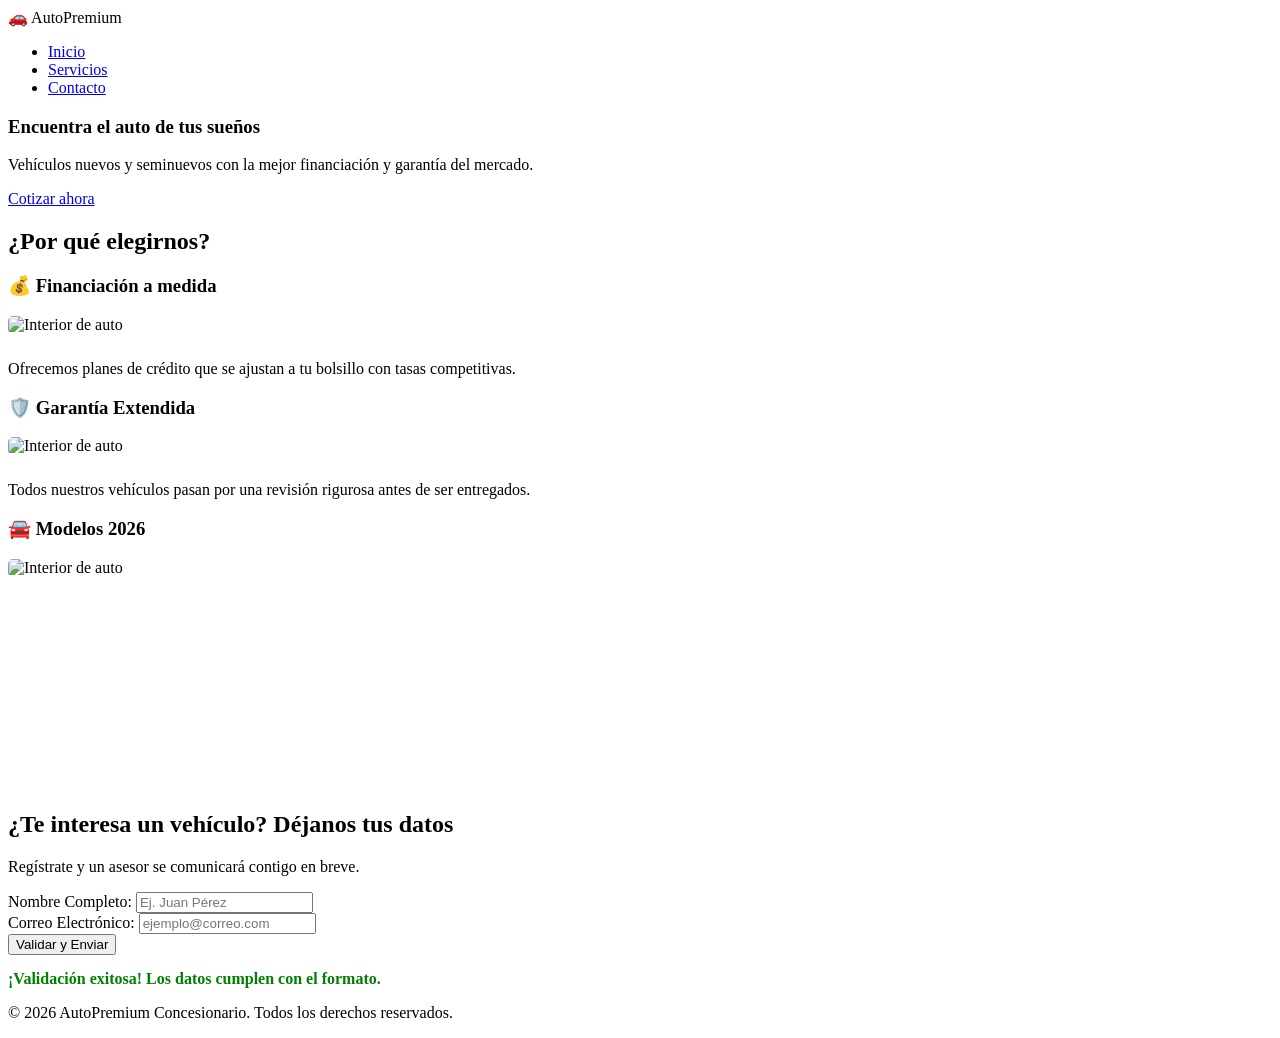
==== index.html @ 37f29a8c "Agrego el codigo de html de la pagina web" ====
<!DOCTYPE html>
<html lang="es">
<head>
    <meta charset="UTF-8">
    <meta name="viewport" content="width=device-width, initial-scale=1.0">
    <title>AutoPremium - Tu Concesionario de Confianza</title>
    <link rel="stylesheet" href="style.css">
</head>
<body>
    <header>
        <div class="logo">🚗 AutoPremium</div>
        <nav>
            <ul>
                <li><a href="index.html">Inicio</a></li>
                <li><a href="servicios.html">Servicios</a></li>
                <li><a href="contacto.html">Contacto</a></li>
            </ul>
        </nav>
    </header>
    <!-- Uso de etiqueta semántica main obligatoria (IE1.1.1) -->
    <main>
        <section id="inicio" class="hero">
            <article class="hero-content">
                <h1>Encuentra el auto de tus sueños</h1>
                <p>Vehículos nuevos y seminuevos con la mejor financiación y garantía del mercado.</p>
                <a href="#contacto" class="btn-primary">Cotizar ahora</a>
            </article>
        </section>

        <section id="servicios" class="servicios">
            <h2>¿Por qué elegirnos?</h2>
            <div class="cards-container">
                <article class="card">
                    <h3>💰 Financiación a medida</h3>
                    <img src="https://wimahomes.com/wp-content/uploads/2025/11/two-confident-business-man-shaking-hands-during-a-2025-10-30-20-59-30-utc-scaled.jpg" alt="Interior de auto" width="100%" style="border-radius: 5px; margin-bottom: 10px;">
                    <p>Ofrecemos planes de crédito que se ajustan a tu bolsillo con tasas competitivas.</p>
                </article>
                <article class="card">
                    <h3>🛡️ Garantía Extendida</h3>
                    <img src="https://electrodrive.com.uy/cdn/shop/files/garantia-extendida-8810626.png?v=1757089991&width=700" alt="Interior de auto" width="100%" style="border-radius: 5px; margin-bottom: 10px;">
                    <p>Todos nuestros vehículos pasan por una revisión rigurosa antes de ser entregados.</p>
                </article>
                <!-- Imagen y video exigidos por la rúbrica (IE1.1.1) -->
                <article class="card">
                    <h3>🚘 Modelos 2026</h3>
                    <img src="https://bringatrailer.com/wp-content/uploads/2026/05/36A9017-94832-scaled.jpg" alt="Interior de auto" width="100%" style="border-radius: 5px; margin-bottom: 10px;">
                    <iframe width="100%" height="200" src="https://www.youtube.com/embed/i1Y5e7tlARg" title="Video de muestra" frameborder="0" allowfullscreen></iframe>
                </article>
            </div>
        </section>

        <section id="contacto" class="contacto">
            <div class="contacto-container">
                <h2>¿Te interesa un vehículo? Déjanos tus datos</h2>
                <p>Regístrate y un asesor se comunicará contigo en breve.</p>
                
                <!-- Formulario con validaciones (IE1.2.1) -->
                <form id="formulario-cliente" novalidate>
                    <div class="form-group">
                        <label for="nombre">Nombre Completo:</label>
                        <input type="text" id="nombre" name="nombre" placeholder="Ej. Juan Pérez" autocomplete="name">
                        <span class="error-msg oculto" id="error-nombre"></span>
                    </div>

                    <div class="form-group">
                        <label for="email">Correo Electrónico:</label>
                        <input type="email" id="email" name="email" placeholder="ejemplo@correo.com" autocomplete="email">
                        <span class="error-msg oculto" id="error-email"></span>
                    </div>
                    
                    <button type="submit" class="btn-primary">Validar y Enviar</button>
                </form>
                
                <p id="mensaje-exito" class="oculto" style="color: green; font-weight: bold; margin-top: 15px;">
                    ¡Validación exitosa! Los datos cumplen con el formato.
                </p>
            </div>
        </section>
    </main>

    <footer>
        <p>&copy; 2026 AutoPremium Concesionario. Todos los derechos reservados.</p>
    </footer>

    <!-- Conexión al JS externo -->
    <script src="app.js"></script>
</body>
</html>
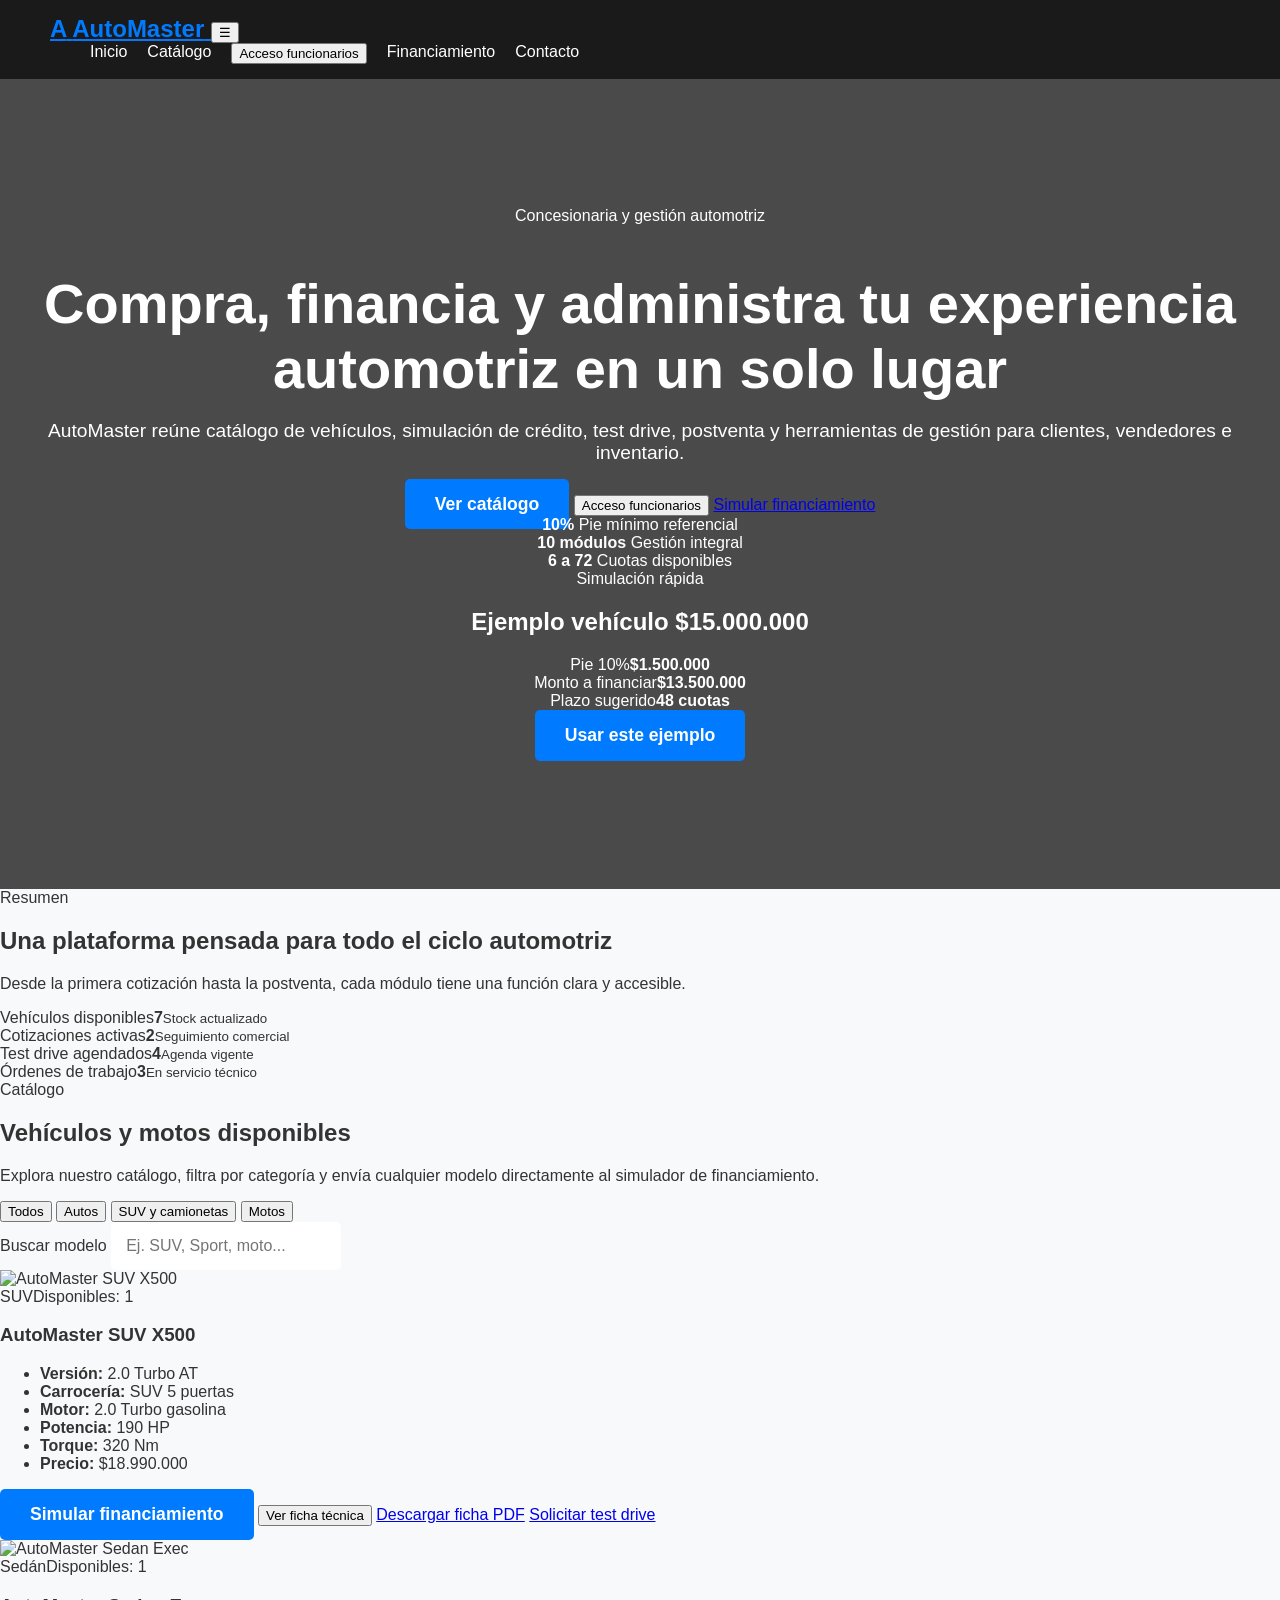
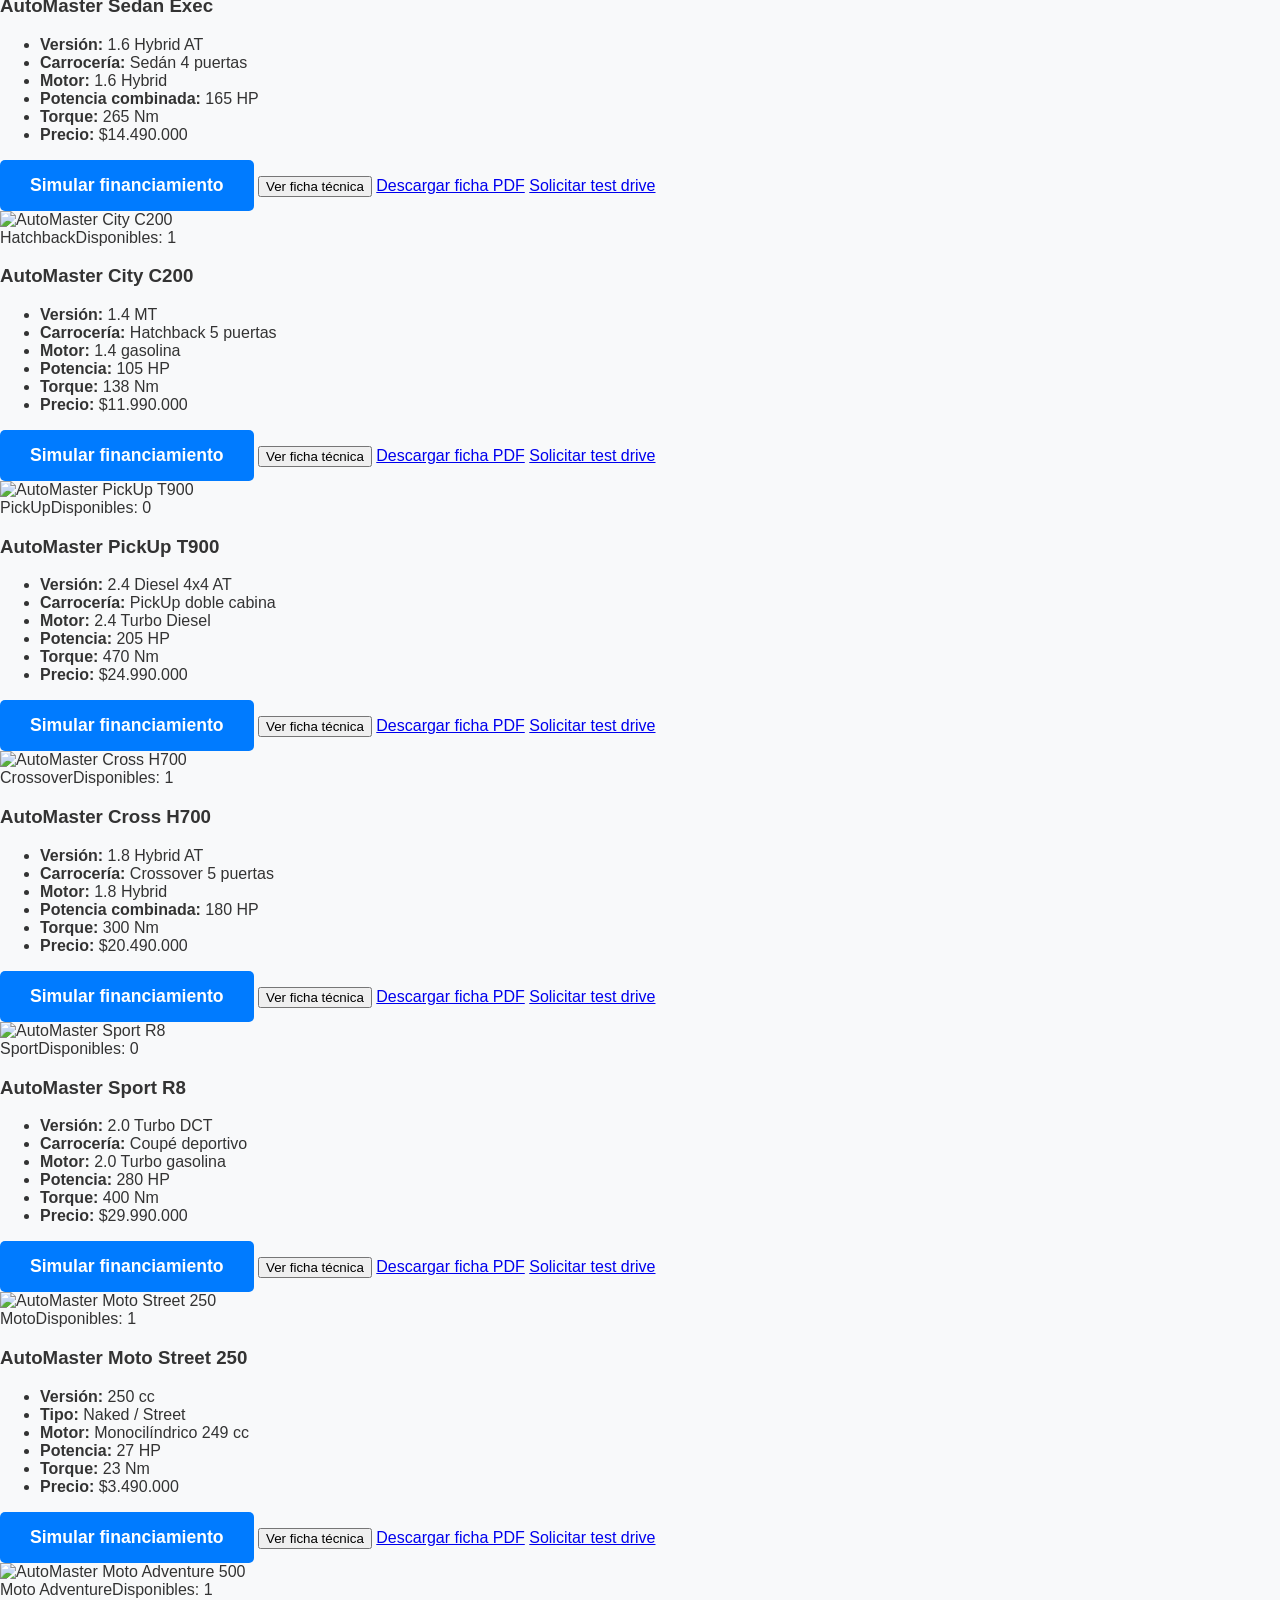
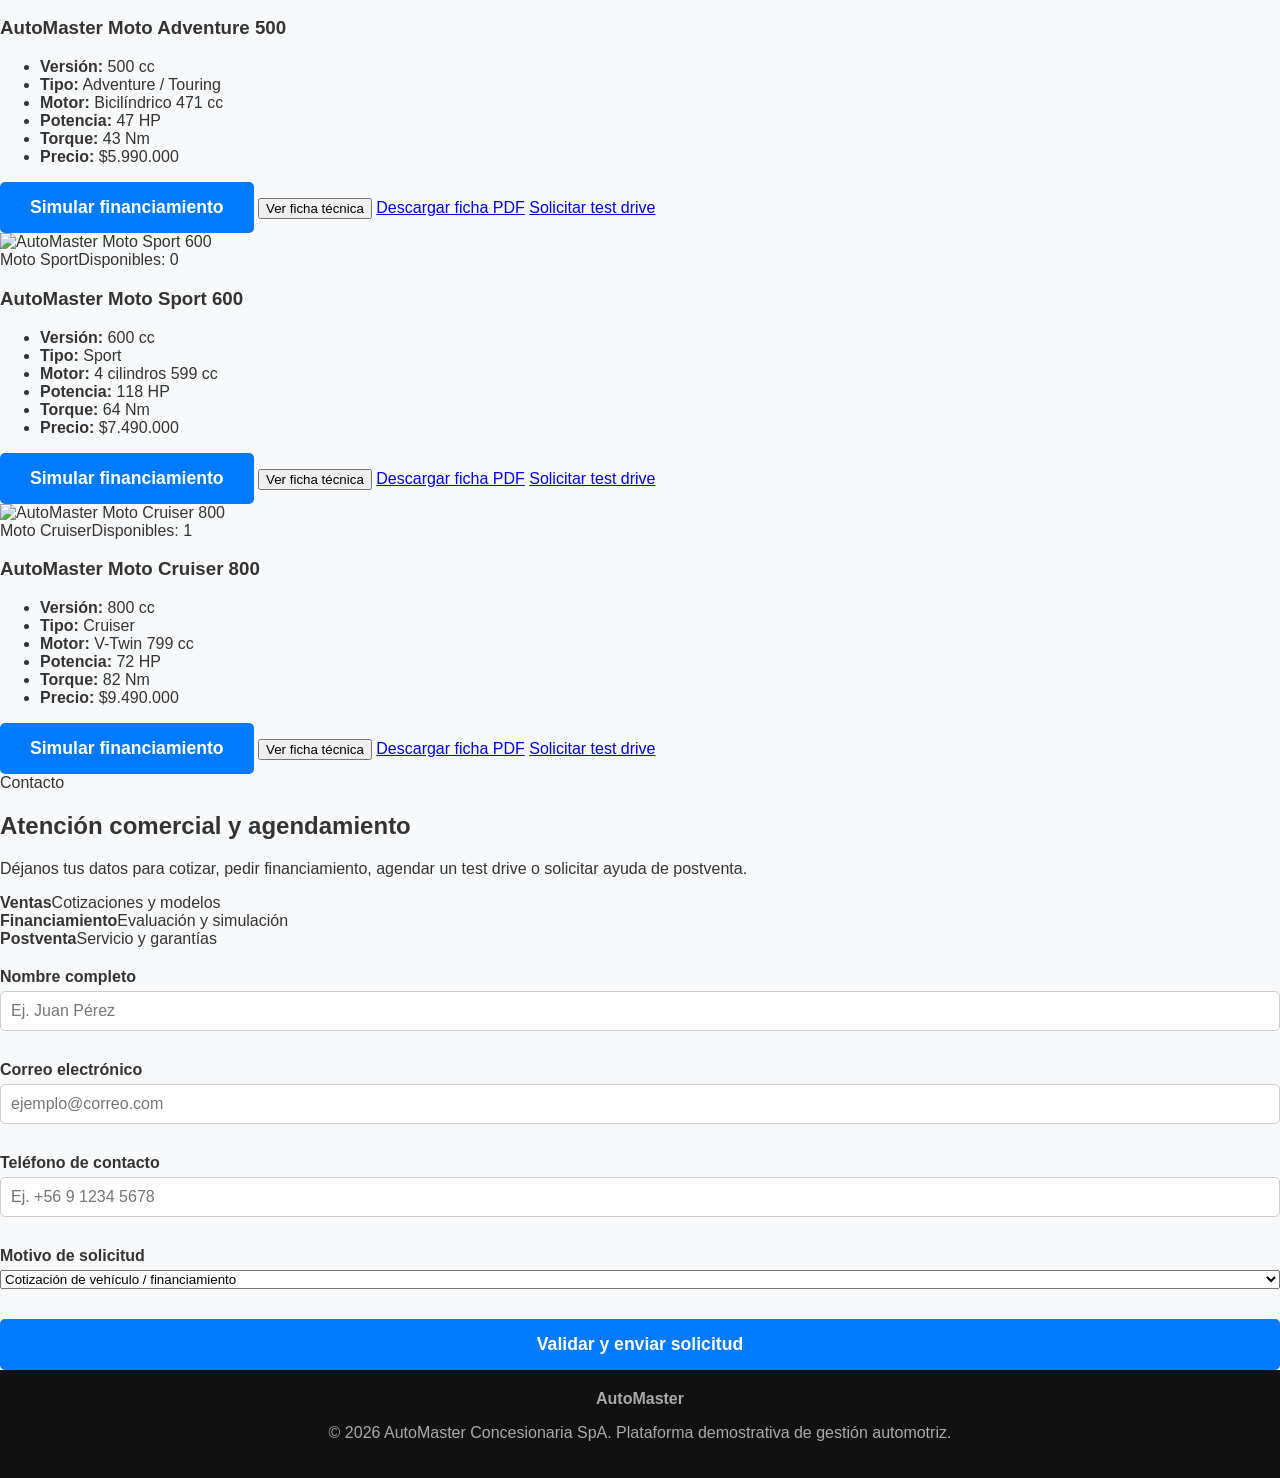
==== commit 0a55c9df: "amplía estructura y módulos de AutoMaster Se modificó la estructura HTML original para transformar e" ====
--- a/index.html
+++ b/index.html
@@ -3,86 +3,512 @@
 <head>
     <meta charset="UTF-8">
     <meta name="viewport" content="width=device-width, initial-scale=1.0">
-    <title>AutoPremium - Tu Concesionario de Confianza</title>
+    <title>AutoMaster | Concesionaria y Gestión Automotriz</title>
+    <link rel="preconnect" href="https://fonts.googleapis.com">
+    <link rel="preconnect" href="https://fonts.gstatic.com" crossorigin>
+    <link href="https://fonts.googleapis.com/css2?family=Inter:wght@400;500;600;700;800&display=swap" rel="stylesheet">
     <link rel="stylesheet" href="style.css">
 </head>
 <body>
-    <header>
-        <div class="logo">🚗 AutoPremium</div>
-        <nav>
-            <ul>
-                <li><a href="index.html">Inicio</a></li>
-                <li><a href="servicios.html">Servicios</a></li>
-                <li><a href="contacto.html">Contacto</a></li>
-            </ul>
-        </nav>
+    <header class="site-header">
+        <div class="container header-inner">
+            <a href="#inicio" class="logo" aria-label="AutoMaster inicio">
+                <span class="logo-mark">A</span>
+                <span>AutoMaster</span>
+            </a>
+
+            <button class="menu-toggle" id="menu-toggle" type="button" aria-label="Abrir menú" aria-expanded="false">☰</button>
+
+            <nav aria-label="Navegación principal" class="main-nav" id="main-nav">
+                <ul>
+                    <li><a href="#inicio">Inicio</a></li>
+                    <li><a href="#catalogo">Catálogo</a></li>
+                    <li id="nav-gestion" class="oculto"><a href="#gestion">Gestión interna</a></li>
+                    <li><button type="button" class="nav-login-btn" id="btn-login-funcionario">Acceso funcionarios</button></li>
+                    <li id="nav-usuario" class="nav-user oculto"><span id="usuario-funcionario"></span><button type="button" id="btn-logout-funcionario">Cerrar sesión</button></li>
+                    <li><a href="#financiamiento" class="js-abrir-financiamiento">Financiamiento</a></li>
+                    <li><a href="#contacto">Contacto</a></li>
+                </ul>
+            </nav>
+        </div>
     </header>
-    <!-- Uso de etiqueta semántica main obligatoria (IE1.1.1) -->
+
     <main>
         <section id="inicio" class="hero">
-            <article class="hero-content">
-                <h1>Encuentra el auto de tus sueños</h1>
-                <p>Vehículos nuevos y seminuevos con la mejor financiación y garantía del mercado.</p>
-                <a href="#contacto" class="btn-primary">Cotizar ahora</a>
-            </article>
+            <div class="hero-overlay"></div>
+            <div class="container hero-grid">
+                <div class="hero-copy">
+                    <span class="eyebrow">Concesionaria y gestión automotriz</span>
+                    <h1>Compra, financia y administra tu experiencia automotriz en un solo lugar</h1>
+                    <p>
+                        AutoMaster reúne catálogo de vehículos, simulación de crédito, test drive, postventa y herramientas de gestión para clientes, vendedores e inventario.
+                    </p>
+                    <div class="hero-actions">
+                        <a href="#catalogo" class="btn btn-primary">Ver catálogo</a>
+                        <button type="button" class="btn btn-secondary" id="hero-login-funcionario">Acceso funcionarios</button>
+                        <a href="#financiamiento" class="btn btn-ghost js-abrir-financiamiento">Simular financiamiento</a>
+                    </div>
+
+                    <div class="hero-highlights">
+                        <div class="mini-card">
+                            <strong>10%</strong>
+                            <span>Pie mínimo referencial</span>
+                        </div>
+                        <div class="mini-card">
+                            <strong>10 módulos</strong>
+                            <span>Gestión integral</span>
+                        </div>
+                        <div class="mini-card">
+                            <strong>6 a 72</strong>
+                            <span>Cuotas disponibles</span>
+                        </div>
+                    </div>
+                </div>
+
+                <div class="hero-panel">
+                    <div class="hero-panel-card">
+                        <span class="status-pill">Simulación rápida</span>
+                        <h2>Ejemplo vehículo $15.000.000</h2>
+                        <div class="quick-summary">
+                            <div><span>Pie 10%</span><strong>$1.500.000</strong></div>
+                            <div><span>Monto a financiar</span><strong>$13.500.000</strong></div>
+                            <div><span>Plazo sugerido</span><strong>48 cuotas</strong></div>
+                        </div>
+                        <button type="button" class="btn btn-primary btn-full js-ejemplo" data-valor="15000000" data-cuotas="48">Usar este ejemplo</button>
+                    </div>
+                </div>
+            </div>
         </section>
 
-        <section id="servicios" class="servicios">
-            <h2>¿Por qué elegirnos?</h2>
-            <div class="cards-container">
-                <article class="card">
-                    <h3>💰 Financiación a medida</h3>
-                    <img src="https://wimahomes.com/wp-content/uploads/2025/11/two-confident-business-man-shaking-hands-during-a-2025-10-30-20-59-30-utc-scaled.jpg" alt="Interior de auto" width="100%" style="border-radius: 5px; margin-bottom: 10px;">
-                    <p>Ofrecemos planes de crédito que se ajustan a tu bolsillo con tasas competitivas.</p>
-                </article>
-                <article class="card">
-                    <h3>🛡️ Garantía Extendida</h3>
-                    <img src="https://electrodrive.com.uy/cdn/shop/files/garantia-extendida-8810626.png?v=1757089991&width=700" alt="Interior de auto" width="100%" style="border-radius: 5px; margin-bottom: 10px;">
-                    <p>Todos nuestros vehículos pasan por una revisión rigurosa antes de ser entregados.</p>
-                </article>
-                <!-- Imagen y video exigidos por la rúbrica (IE1.1.1) -->
-                <article class="card">
-                    <h3>🚘 Modelos 2026</h3>
-                    <img src="https://bringatrailer.com/wp-content/uploads/2026/05/36A9017-94832-scaled.jpg" alt="Interior de auto" width="100%" style="border-radius: 5px; margin-bottom: 10px;">
-                    <iframe width="100%" height="200" src="https://www.youtube.com/embed/i1Y5e7tlARg" title="Video de muestra" frameborder="0" allowfullscreen></iframe>
-                </article>
+        <section class="section section-alt" aria-labelledby="resumen-title">
+            <div class="container">
+                <div class="section-heading">
+                    <span class="eyebrow">Resumen</span>
+                    <h2 id="resumen-title">Una plataforma pensada para todo el ciclo automotriz</h2>
+                    <p>Desde la primera cotización hasta la postventa, cada módulo tiene una función clara y accesible.</p>
+                </div>
+
+                <div class="stats-grid">
+                    <article class="stat-card"><span>Vehículos disponibles</span><strong id="stat-disponibles">0</strong><small>Stock actualizado</small></article>
+                    <article class="stat-card"><span>Cotizaciones activas</span><strong id="stat-cotizaciones">0</strong><small>Seguimiento comercial</small></article>
+                    <article class="stat-card"><span>Test drive agendados</span><strong id="stat-testdrive">0</strong><small>Agenda vigente</small></article>
+                    <article class="stat-card"><span>Órdenes de trabajo</span><strong id="stat-ot">0</strong><small>En servicio técnico</small></article>
+                </div>
             </div>
         </section>
 
-        <section id="contacto" class="contacto">
-            <div class="contacto-container">
-                <h2>¿Te interesa un vehículo? Déjanos tus datos</h2>
-                <p>Regístrate y un asesor se comunicará contigo en breve.</p>
-                
-                <!-- Formulario con validaciones (IE1.2.1) -->
-                <form id="formulario-cliente" novalidate>
-                    <div class="form-group">
-                        <label for="nombre">Nombre Completo:</label>
-                        <input type="text" id="nombre" name="nombre" placeholder="Ej. Juan Pérez" autocomplete="name">
-                        <span class="error-msg oculto" id="error-nombre"></span>
-                    </div>
-
-                    <div class="form-group">
-                        <label for="email">Correo Electrónico:</label>
-                        <input type="email" id="email" name="email" placeholder="ejemplo@correo.com" autocomplete="email">
-                        <span class="error-msg oculto" id="error-email"></span>
-                    </div>
-                    
-                    <button type="submit" class="btn-primary">Validar y Enviar</button>
-                </form>
-                
-                <p id="mensaje-exito" class="oculto" style="color: green; font-weight: bold; margin-top: 15px;">
-                    ¡Validación exitosa! Los datos cumplen con el formato.
-                </p>
+        <section id="catalogo" class="section">
+            <div class="container">
+                <div class="section-heading">
+                    <span class="eyebrow">Catálogo</span>
+                    <h2>Vehículos y motos disponibles</h2>
+                    <p>Explora nuestro catálogo, filtra por categoría y envía cualquier modelo directamente al simulador de financiamiento.</p>
+                </div>
+
+                <div class="catalog-toolbar" aria-label="Filtros del catálogo">
+                    <div class="catalog-filters" role="group" aria-label="Filtrar por categoría">
+                        <button type="button" class="catalog-filter active" data-filter="todos">Todos</button>
+                        <button type="button" class="catalog-filter" data-filter="auto">Autos</button>
+                        <button type="button" class="catalog-filter" data-filter="suv">SUV y camionetas</button>
+                        <button type="button" class="catalog-filter" data-filter="moto">Motos</button>
+                    </div>
+                    <label class="catalog-search">
+                        <span>Buscar modelo</span>
+                        <input type="search" id="catalog-search" placeholder="Ej. SUV, Sport, moto..." autocomplete="off">
+                    </label>
+                </div>
+
+                <p id="catalog-empty" class="catalog-empty oculto">No encontramos modelos con ese filtro.</p>
+
+                <div class="catalog-grid" id="catalog-grid">
+                    <article class="vehicle-card" data-category="suv" data-name="AutoMaster SUV X500">
+                        <img src="https://images.unsplash.com/photo-1553440569-bcc63803a83d?auto=format&fit=crop&w=900&q=80" alt="SUV AutoMaster X500 gris">
+                        <div class="vehicle-content">
+                            <div class="vehicle-topline"><span class="vehicle-tag">SUV</span><span>Stock: 5</span></div>
+                            <h3>AutoMaster SUV X500</h3>
+                            <ul>
+                                <li><strong>Motor:</strong> 2.0 Turbo</li>
+                                <li><strong>Transmisión:</strong> Automática</li>
+                                <li><strong>Precio:</strong> $18.990.000</li>
+                            </ul>
+                            <div class="vehicle-actions">
+                                <button type="button" class="btn btn-primary js-simular-modelo" data-valor="18990000">Simular este vehículo</button>
+                                <a href="#contacto" class="btn btn-secondary">Solicitar cotización</a>
+                            </div>
+                        </div>
+                    </article>
+
+                    <article class="vehicle-card" data-category="auto" data-name="AutoMaster Sedan Exec">
+                        <img src="https://images.unsplash.com/photo-1503376780353-7e6692767b70?auto=format&fit=crop&w=900&q=80" alt="Sedán AutoMaster Exec">
+                        <div class="vehicle-content">
+                            <div class="vehicle-topline"><span class="vehicle-tag">Sedán</span><span>Stock: 8</span></div>
+                            <h3>AutoMaster Sedan Exec</h3>
+                            <ul>
+                                <li><strong>Motor:</strong> 1.6 Híbrido</li>
+                                <li><strong>Eficiencia:</strong> 22 km/L</li>
+                                <li><strong>Precio:</strong> $14.490.000</li>
+                            </ul>
+                            <div class="vehicle-actions">
+                                <button type="button" class="btn btn-primary js-simular-modelo" data-valor="14490000">Simular este vehículo</button>
+                                <a href="#contacto" class="btn btn-secondary">Solicitar cotización</a>
+                            </div>
+                        </div>
+                    </article>
+
+                    <article class="vehicle-card" data-category="auto" data-name="AutoMaster City C200">
+                        <img src="https://images.unsplash.com/photo-1494976388531-d1058494cdd8?auto=format&fit=crop&w=900&q=80" alt="Hatchback AutoMaster City C200">
+                        <div class="vehicle-content">
+                            <div class="vehicle-topline"><span class="vehicle-tag">Hatchback</span><span>Stock: 11</span></div>
+                            <h3>AutoMaster City C200</h3>
+                            <ul>
+                                <li><strong>Motor:</strong> 1.4 Bencina</li>
+                                <li><strong>Transmisión:</strong> Mecánica</li>
+                                <li><strong>Precio:</strong> $10.990.000</li>
+                            </ul>
+                            <div class="vehicle-actions">
+                                <button type="button" class="btn btn-primary js-simular-modelo" data-valor="10990000">Simular este vehículo</button>
+                                <a href="#contacto" class="btn btn-secondary">Solicitar cotización</a>
+                            </div>
+                        </div>
+                    </article>
+
+                    <article class="vehicle-card" data-category="suv" data-name="AutoMaster PickUp T900">
+                        <img src="https://images.unsplash.com/photo-1533473359331-0135ef1b58bf?auto=format&fit=crop&w=900&q=80" alt="Camioneta AutoMaster PickUp T900">
+                        <div class="vehicle-content">
+                            <div class="vehicle-topline"><span class="vehicle-tag">Camioneta</span><span>Stock: 4</span></div>
+                            <h3>AutoMaster PickUp T900</h3>
+                            <ul>
+                                <li><strong>Motor:</strong> 2.4 Turbo Diésel</li>
+                                <li><strong>Tracción:</strong> 4x4</li>
+                                <li><strong>Precio:</strong> $24.990.000</li>
+                            </ul>
+                            <div class="vehicle-actions">
+                                <button type="button" class="btn btn-primary js-simular-modelo" data-valor="24990000">Simular este vehículo</button>
+                                <a href="#contacto" class="btn btn-secondary">Solicitar cotización</a>
+                            </div>
+                        </div>
+                    </article>
+
+                    <article class="vehicle-card" data-category="suv" data-name="AutoMaster Cross H700">
+                        <img src="https://images.unsplash.com/photo-1549317661-bd32c8ce0db2?auto=format&fit=crop&w=900&q=80" alt="Crossover AutoMaster Cross H700">
+                        <div class="vehicle-content">
+                            <div class="vehicle-topline"><span class="vehicle-tag">Crossover</span><span>Stock: 6</span></div>
+                            <h3>AutoMaster Cross H700</h3>
+                            <ul>
+                                <li><strong>Motor:</strong> 1.5 Turbo</li>
+                                <li><strong>Transmisión:</strong> Automática CVT</li>
+                                <li><strong>Precio:</strong> $16.790.000</li>
+                            </ul>
+                            <div class="vehicle-actions">
+                                <button type="button" class="btn btn-primary js-simular-modelo" data-valor="16790000">Simular este vehículo</button>
+                                <a href="#contacto" class="btn btn-secondary">Solicitar cotización</a>
+                            </div>
+                        </div>
+                    </article>
+
+                    <article class="vehicle-card" data-category="auto" data-name="AutoMaster Sport R8">
+                        <img src="https://images.unsplash.com/photo-1504215680853-026ed2a45def?auto=format&fit=crop&w=900&q=80" alt="Coupé deportivo AutoMaster Sport R8">
+                        <div class="vehicle-content">
+                            <div class="vehicle-topline"><span class="vehicle-tag">Coupé</span><span>Stock: 2</span></div>
+                            <h3>AutoMaster Sport R8</h3>
+                            <ul>
+                                <li><strong>Motor:</strong> 2.0 Turbo</li>
+                                <li><strong>Transmisión:</strong> Automática deportiva</li>
+                                <li><strong>Precio:</strong> $29.990.000</li>
+                            </ul>
+                            <div class="vehicle-actions">
+                                <button type="button" class="btn btn-primary js-simular-modelo" data-valor="29990000">Simular este vehículo</button>
+                                <a href="#contacto" class="btn btn-secondary">Solicitar cotización</a>
+                            </div>
+                        </div>
+                    </article>
+
+                    <article class="vehicle-card" data-category="moto" data-name="AutoMaster Moto Street 250">
+                        <img src="https://images.unsplash.com/photo-1558981806-ec527fa84c39?auto=format&fit=crop&w=900&q=80" alt="Moto urbana AutoMaster Street 250">
+                        <div class="vehicle-content">
+                            <div class="vehicle-topline"><span class="vehicle-tag moto-tag">Moto urbana</span><span>Stock: 9</span></div>
+                            <h3>AutoMaster Moto Street 250</h3>
+                            <ul>
+                                <li><strong>Motor:</strong> 250 cc</li>
+                                <li><strong>Tipo:</strong> Urbana / Naked</li>
+                                <li><strong>Precio:</strong> $3.490.000</li>
+                            </ul>
+                            <div class="vehicle-actions">
+                                <button type="button" class="btn btn-primary js-simular-modelo" data-valor="3490000">Simular esta moto</button>
+                                <a href="#contacto" class="btn btn-secondary">Solicitar cotización</a>
+                            </div>
+                        </div>
+                    </article>
+
+                    <article class="vehicle-card" data-category="moto" data-name="AutoMaster Moto Adventure 500">
+                        <img src="https://images.unsplash.com/photo-1568772585407-9361f9bf3a87?auto=format&fit=crop&w=900&q=80" alt="Moto adventure AutoMaster 500">
+                        <div class="vehicle-content">
+                            <div class="vehicle-topline"><span class="vehicle-tag moto-tag">Adventure</span><span>Stock: 5</span></div>
+                            <h3>AutoMaster Moto Adventure 500</h3>
+                            <ul>
+                                <li><strong>Motor:</strong> 500 cc</li>
+                                <li><strong>Tipo:</strong> Adventure / Touring</li>
+                                <li><strong>Precio:</strong> $5.990.000</li>
+                            </ul>
+                            <div class="vehicle-actions">
+                                <button type="button" class="btn btn-primary js-simular-modelo" data-valor="5990000">Simular esta moto</button>
+                                <a href="#contacto" class="btn btn-secondary">Solicitar cotización</a>
+                            </div>
+                        </div>
+                    </article>
+
+                    <article class="vehicle-card" data-category="moto" data-name="AutoMaster Moto Sport 600">
+                        <img src="https://images.unsplash.com/photo-1558981403-c5f9899a28bc?auto=format&fit=crop&w=900&q=80" alt="Moto deportiva AutoMaster Sport 600">
+                        <div class="vehicle-content">
+                            <div class="vehicle-topline"><span class="vehicle-tag moto-tag">Deportiva</span><span>Stock: 3</span></div>
+                            <h3>AutoMaster Moto Sport 600</h3>
+                            <ul>
+                                <li><strong>Motor:</strong> 600 cc</li>
+                                <li><strong>Tipo:</strong> Deportiva</li>
+                                <li><strong>Precio:</strong> $7.890.000</li>
+                            </ul>
+                            <div class="vehicle-actions">
+                                <button type="button" class="btn btn-primary js-simular-modelo" data-valor="7890000">Simular esta moto</button>
+                                <a href="#contacto" class="btn btn-secondary">Solicitar cotización</a>
+                            </div>
+                        </div>
+                    </article>
+
+                    <article class="vehicle-card" data-category="moto" data-name="AutoMaster Moto Cruiser 800">
+                        <img src="https://images.unsplash.com/photo-1525160354320-d8e92641c563?auto=format&fit=crop&w=900&q=80" alt="Moto cruiser AutoMaster 800">
+                        <div class="vehicle-content">
+                            <div class="vehicle-topline"><span class="vehicle-tag moto-tag">Cruiser</span><span>Stock: 2</span></div>
+                            <h3>AutoMaster Moto Cruiser 800</h3>
+                            <ul>
+                                <li><strong>Motor:</strong> 800 cc</li>
+                                <li><strong>Tipo:</strong> Cruiser</li>
+                                <li><strong>Precio:</strong> $9.490.000</li>
+                            </ul>
+                            <div class="vehicle-actions">
+                                <button type="button" class="btn btn-primary js-simular-modelo" data-valor="9490000">Simular esta moto</button>
+                                <a href="#contacto" class="btn btn-secondary">Solicitar cotización</a>
+                            </div>
+                        </div>
+                    </article>
+                </div>
+            </div>
+        </section>
+
+        <section id="gestion" class="section management-section employee-only oculto" aria-hidden="true">
+            <div class="container">
+                <div class="section-heading">
+                    <span class="eyebrow">Centro de gestión</span>
+                    <h2>Todos los módulos de AutoMaster</h2>
+                    <p>Selecciona un módulo para ver sus funciones, indicadores y acciones principales.</p>
+                </div>
+
+                <div class="management-toolbar">
+                    <div class="session-summary">
+                        <span>Rol activo</span>
+                        <strong id="role-label">Sin sesión</strong>
+                    </div>
+                    <div class="management-actions">
+                        <button type="button" class="btn btn-secondary btn-compact" id="btn-notificaciones">Notificaciones <span id="notification-count">0</span></button>
+                        <button type="button" class="btn btn-secondary btn-compact admin-only" id="btn-exportar-respaldo">Exportar respaldo</button>
+                        <button type="button" class="btn btn-secondary btn-compact admin-only" id="btn-importar-respaldo">Restaurar respaldo</button>
+                        <button type="button" class="btn btn-secondary btn-compact admin-only" id="btn-reset-demo">Restablecer demo</button>
+                        <input type="file" id="backup-file" accept="application/json" class="oculto">
+                    </div>
+                </div>
+
+                <div class="module-layout">
+                    <aside class="module-menu" aria-label="Módulos de gestión">
+                        <button class="module-button active" type="button" data-module="clientes"><span>👤</span><div><strong>Clientes</strong><small>Historial y cotizaciones</small></div></button>
+                        <button class="module-button" type="button" data-module="vendedores"><span>🧑‍💼</span><div><strong>Vendedores</strong><small>CRM, metas y comisiones</small></div></button>
+                        <button class="module-button" type="button" data-module="stock"><span>🚘</span><div><strong>Stock e Inventario</strong><small>VIN y disponibilidad</small></div></button>
+                        <button class="module-button" type="button" data-module="repuestos"><span>🔧</span><div><strong>Repuestos</strong><small>Piezas e insumos</small></div></button>
+                        <button class="module-button" type="button" data-module="finanzas"><span>💳</span><div><strong>Financiamiento</strong><small>Crédito y solicitudes</small></div></button>
+                        <button class="module-button" type="button" data-module="testdrive"><span>🛣️</span><div><strong>Test Drive</strong><small>Agenda y demostración</small></div></button>
+                        <button class="module-button" type="button" data-module="documentos"><span>📄</span><div><strong>Documentos</strong><small>Contratos y archivos</small></div></button>
+                        <button class="module-button" type="button" data-module="garantias"><span>🛡️</span><div><strong>Garantías</strong><small>Pólizas y reclamos</small></div></button>
+                        <button class="module-button" type="button" data-module="modelos"><span>🧾</span><div><strong>Modelos y Catálogo</strong><small>Versiones y precios</small></div></button>
+                        <button class="module-button" type="button" data-module="postventa"><span>🛠️</span><div><strong>Postventa</strong><small>OT y mantenciones</small></div></button>
+                    </aside>
+
+                    <div class="module-panel" id="module-panel" aria-live="polite"></div>
+                </div>
+            </div>
+        </section>
+
+        <section id="financiamiento" class="section financing-section oculto" aria-hidden="true">
+            <div class="container">
+                <div class="financing-header">
+                    <div>
+                        <span class="eyebrow">Financiamiento</span>
+                        <h2>Simula tu crédito automotriz</h2>
+                        <p>El pie se calcula automáticamente como el 10% del valor del vehículo. Puedes sumar seguros opcionales si el cliente lo desea.</p>
+                    </div>
+                    <button type="button" class="close-financing" id="cerrar-simulador">Cerrar</button>
+                </div>
+
+                <div class="financing-layout">
+                    <form id="form-simulador" class="simulator-card" novalidate>
+                        <div class="step-block">
+                            <div class="step-number">1</div>
+                            <div class="step-body">
+                                <h3>Valor del vehículo</h3>
+                                <label for="valor-vehiculo">Precio total</label>
+                                <div class="money-input"><span>$</span><input type="number" id="valor-vehiculo" min="1000000" step="100000" placeholder="Ej. 15000000" required></div>
+                                <div class="inline-summary">
+                                    <div><span>Pie obligatorio (10%)</span><strong id="monto-pie">$0</strong></div>
+                                    <div><span>Monto a financiar (90%)</span><strong id="monto-financiar-preview">$0</strong></div>
+                                </div>
+                            </div>
+                        </div>
+
+                        <div class="step-block">
+                            <div class="step-number">2</div>
+                            <div class="step-body">
+                                <h3>Plazo del crédito</h3>
+                                <label for="plazo-cuotas">Cantidad de cuotas</label>
+                                <select id="plazo-cuotas"></select>
+                                <p class="help-text">Puedes elegir desde 6 hasta 72 cuotas.</p>
+                                <div class="finance-inline-fields">
+                                    <div class="fixed-finance-field">
+                                        <span>Tasa mensual referencial</span>
+                                        <strong>2,79%</strong>
+                                        <small>Valor fijo definido por AutoMaster</small>
+                                    </div>
+                                    <div class="fixed-finance-field">
+                                        <span>Valor Futuro Garantizado (VFG)</span>
+                                        <strong>20%</strong>
+                                        <small>Valor fijo definido por AutoMaster</small>
+                                    </div>
+                                </div>
+                            </div>
+                        </div>
+
+                        <div class="step-block">
+                            <div class="step-number">3</div>
+                            <div class="step-body">
+                                <h3>Seguros asociados</h3>
+                                <label class="insurance-option" for="seguro-desgravamen">
+                                    <input type="checkbox" id="seguro-desgravamen">
+                                    <span><strong>Seguro de desgravamen</strong><small>Agrega 2,0% del monto financiado</small></span>
+                                </label>
+                                <label class="insurance-option" for="seguro-cesantia">
+                                    <input type="checkbox" id="seguro-cesantia">
+                                    <span><strong>Seguro de cesantía</strong><small>Agrega 2,0% del monto financiado</small></span>
+                                </label>
+                            </div>
+                        </div>
+
+                        <p id="error-simulador" class="error-message oculto"></p>
+                        <button type="submit" class="btn btn-primary btn-full">Simular crédito</button>
+                    </form>
+
+                    <aside class="result-panel">
+                        <div class="result-placeholder" id="resultado-placeholder">
+                            <div class="placeholder-icon">📊</div>
+                            <h3>Tu resultado aparecerá aquí</h3>
+                            <p>Completa los datos y presiona “Simular crédito”.</p>
+                        </div>
+
+                        <div id="tarjeta-resultado" class="result-card oculto" aria-live="polite">
+                            <span class="result-badge">Resultado</span>
+                            <h3 id="res-titulo-cuotas">Simulación</h3>
+                            <div class="result-row emphasis"><span>Valor del vehículo</span><strong id="res-valor-vehiculo">$0</strong></div>
+                            <div class="result-row"><span>Pie (10%)</span><strong id="res-pie">$0</strong></div>
+                            <div class="result-row emphasis"><span>Monto financiado</span><strong id="res-monto-solicitado">$0</strong></div>
+                            <hr>
+                            <div class="result-row"><span>Tasa mensual referencial</span><strong id="res-tasa-mensual">2,79%</strong></div>
+                            <div class="result-row"><span>Valor futuro garantizado</span><strong id="res-vfg">$0</strong></div>
+                            <div class="result-row"><span>Costo base con intereses</span><strong id="res-costo-base">$0</strong></div>
+                            <div class="result-row"><span>Seguro desgravamen</span><strong id="res-costo-desgravamen">$0</strong></div>
+                            <div class="result-row"><span>Seguro cesantía</span><strong id="res-costo-cesantia">$0</strong></div>
+                            <hr>
+                            <div class="result-row total-row"><span>Cuota mensual aproximada</span><strong id="res-cuota-mensual">$0</strong></div>
+                            <div class="result-row total-row secondary-total"><span>Costo total del crédito</span><strong id="res-costo-total">$0</strong></div>
+                            <p class="legal-note">Simulación referencial para fines demostrativos. No reemplaza una evaluación bancaria real.</p>
+                            <a href="#contacto" class="btn btn-secondary btn-full">Solicitar asesoría</a>
+                        </div>
+                    </aside>
+                </div>
+            </div>
+        </section>
+
+        <section id="contacto" class="section section-alt">
+            <div class="container">
+                <div class="contact-layout">
+                    <div class="contact-copy">
+                        <span class="eyebrow">Contacto</span>
+                        <h2>Atención comercial y agendamiento</h2>
+                        <p>Déjanos tus datos para cotizar, pedir financiamiento, agendar un test drive o solicitar ayuda de postventa.</p>
+                        <div class="contact-cards">
+                            <div><strong>Ventas</strong><span>Cotizaciones y modelos</span></div>
+                            <div><strong>Financiamiento</strong><span>Evaluación y simulación</span></div>
+                            <div><strong>Postventa</strong><span>Servicio y garantías</span></div>
+                        </div>
+                    </div>
+
+                    <form id="formulario-cliente" class="contact-form" novalidate>
+                        <div class="form-group"><label for="nombre">Nombre completo</label><input type="text" id="nombre" name="nombre" placeholder="Ej. Juan Pérez"><span class="field-error oculto" id="error-nombre"></span></div>
+                        <div class="form-group"><label for="email">Correo electrónico</label><input type="email" id="email" name="email" placeholder="ejemplo@correo.com"><span class="field-error oculto" id="error-email"></span></div>
+                        <div class="form-group"><label for="telefono">Teléfono de contacto</label><input type="tel" id="telefono" name="telefono" placeholder="Ej. +56 9 1234 5678"></div>
+                        <div class="form-group"><label for="tipo-solicitud">Motivo de solicitud</label><select id="tipo-solicitud" name="tipo-solicitud"><option value="cotizacion">Cotización de vehículo / financiamiento</option><option value="test-drive">Agendamiento de test drive</option><option value="postventa">Consulta de servicio técnico / postventa</option><option value="garantia">Consulta de garantía</option></select></div>
+                        <button type="submit" class="btn btn-primary btn-full">Validar y enviar solicitud</button>
+                        <p id="mensaje-exito" class="success-message oculto">¡Solicitud registrada con éxito! Un asesor comercial se comunicará contigo.</p>
+                    </form>
+                </div>
             </div>
         </section>
     </main>
 
-    <footer>
-        <p>&copy; 2026 AutoPremium Concesionario. Todos los derechos reservados.</p>
+    <div class="login-modal oculto" id="login-modal" role="dialog" aria-modal="true" aria-labelledby="login-title">
+        <div class="login-backdrop" data-close-login></div>
+        <div class="login-card">
+            <button type="button" class="login-close" id="cerrar-login" aria-label="Cerrar acceso">×</button>
+            <div class="login-logo"><span class="logo-mark">A</span><span>AutoMaster</span></div>
+            <span class="eyebrow">Área privada</span>
+            <h2 id="login-title">Acceso para funcionarios</h2>
+            <p class="login-description">Ingresa con tu correo corporativo <strong>@automaster.cl</strong>. El sistema aplica permisos por rol para mostrar solo los módulos autorizados.</p>
+            <div class="demo-login-hint"><strong>Demo:</strong> admin@automaster.cl / vendedor@automaster.cl / finanzas@automaster.cl / repuestos@automaster.cl / postventa@automaster.cl<br>Contraseña de demostración: <code>AutoMaster2026!</code></div>
+
+            <form id="form-login" novalidate>
+                <div class="form-group">
+                    <label for="login-email">Correo corporativo</label>
+                    <input type="email" id="login-email" autocomplete="username" placeholder="nombre@automaster.cl" required>
+                </div>
+                <div class="form-group">
+                    <label for="login-password">Contraseña</label>
+                    <input type="password" id="login-password" autocomplete="current-password" placeholder="Ingresa tu contraseña" required>
+                </div>
+                <p class="login-error oculto" id="login-error" role="alert"></p>
+                <button type="submit" class="btn btn-primary btn-full">Ingresar al sistema</button>
+            </form>
+
+            <p class="login-help">Acceso exclusivo para personal autorizado de AutoMaster.</p>
+        </div>
+    </div>
+
+
+    <div class="app-modal oculto" id="app-modal" role="dialog" aria-modal="true" aria-labelledby="app-modal-title">
+        <div class="app-modal-backdrop" data-close-app-modal></div>
+        <div class="app-modal-card">
+            <button type="button" class="app-modal-close" id="app-modal-close" aria-label="Cerrar">×</button>
+            <div class="app-modal-header">
+                <span class="eyebrow" id="app-modal-eyebrow">AutoMaster</span>
+                <h2 id="app-modal-title">Acción</h2>
+                <p id="app-modal-description"></p>
+            </div>
+            <div id="app-modal-content"></div>
+        </div>
+    </div>
+
+    <div class="toast-container" id="toast-container" aria-live="polite" aria-atomic="true"></div>
+
+    <footer class="site-footer">
+        <div class="container footer-inner">
+            <strong>AutoMaster</strong>
+            <p>&copy; 2026 AutoMaster Concesionaria SpA. Plataforma demostrativa de gestión automotriz.</p>
+        </div>
     </footer>
 
-    <!-- Conexión al JS externo -->
     <script src="app.js"></script>
 </body>
-</html>+</html>
--- a/style.css
+++ b/style.css
@@ -0,0 +1,178 @@
+body {
+    font-family: 'Segoe UI', Tahoma, Geneva, Verdana, sans-serif;
+    margin: 0;
+    padding: 0;
+    box-sizing: border-box;
+    color: #333;
+    background-color: #f8f9fa;
+}
+
+.oculto { display: none; }
+
+header {
+    background-color: #1a1a1a;
+    color: white;
+    padding: 15px 50px;
+    display: flex;
+    justify-content: space-between;
+    align-items: center;
+    position: sticky;
+    top: 0;
+    z-index: 100;
+}
+
+.logo {
+    font-size: 24px;
+    font-weight: bold;
+    color: #007bff;
+}
+
+nav ul {
+    list-style: none;
+    display: flex;
+    gap: 20px;
+    margin: 0;
+}
+
+nav ul li a {
+    color: white;
+    text-decoration: none;
+    font-weight: 500;
+    transition: 0.3s;
+}
+
+nav ul li a:hover {
+    color: #007bff;
+}
+
+.hero {
+    background: linear-gradient(rgba(0, 0, 0, 0.7), rgba(0, 0, 0, 0.7)), url('https://plain-enam-prod-public.komododecks.com/202609/29/HsTfRjIJNQZ9Loz11Ji0/image.jpg') center/cover;
+    height: 90vh;
+    display: flex;
+    justify-content: center;
+    align-items: center;
+    text-align: center;
+    color: white;
+    padding: 0 20px;
+}
+
+.hero h1 {
+    font-size: 3.5rem;
+    margin-bottom: 10px;
+}
+
+.hero p {
+    font-size: 1.2rem;
+    margin-bottom: 30px;
+}
+
+.btn-primary {
+    background-color: #007bff;
+    color: white;
+    padding: 15px 30px;
+    text-decoration: none;
+    font-size: 1.1rem;
+    border-radius: 5px;
+    border: none;
+    cursor: pointer;
+    font-weight: bold;
+    transition: background 0.3s;
+}
+
+.btn-primary:hover {
+    background-color: #0056b3;
+}
+
+.servicios {
+    text-align: center;
+    padding: 60px 20px;
+}
+
+.cards-container {
+    display: flex;
+    justify-content: center;
+    gap: 30px;
+    margin-top: 40px;
+    flex-wrap: wrap;
+}
+
+.card {
+    background: white;
+    padding: 30px;
+    border-radius: 10px;
+    width: 300px;
+    box-shadow: 0 4px 15px rgba(0,0,0,0.1);
+}
+
+.card h3 {
+    color: #007bff;
+}
+
+.contacto {
+    background-color: #222;
+    color: white;
+    padding: 60px 20px;
+    display: flex;
+    justify-content: center;
+}
+
+.contacto-container {
+    max-width: 500px;
+    text-align: center;
+    width: 100%;
+}
+
+form {
+    display: flex;
+    flex-direction: column;
+    gap: 15px;
+    margin-top: 20px;
+}
+
+input {
+    padding: 15px;
+    border-radius: 5px;
+    border: none;
+    font-size: 1rem;
+}
+
+#mensaje-exito {
+    color: #28a745;
+    background: #d4edda;
+    padding: 10px;
+    border-radius: 5px;
+    margin-top: 20px;
+}
+
+footer {
+    text-align: center;
+    padding: 20px;
+    background-color: #111;
+    color: #aaa;
+}
+.form-group {
+    display: flex;
+    flex-direction: column;
+    text-align: left;
+    margin-bottom: 15px;
+    width: 100%;
+}
+.form-group label {
+    margin-bottom: 5px;
+    font-weight: bold;
+    color: #333;
+}
+.form-group input {
+    padding: 10px;
+    border: 1px solid #ccc;
+    border-radius: 5px;
+}
+.error-msg {
+    color: #dc3545;
+    font-size: 0.85rem;
+    margin-top: 5px;
+    font-weight: bold;
+}
+.oculto {
+    display: none;
+}
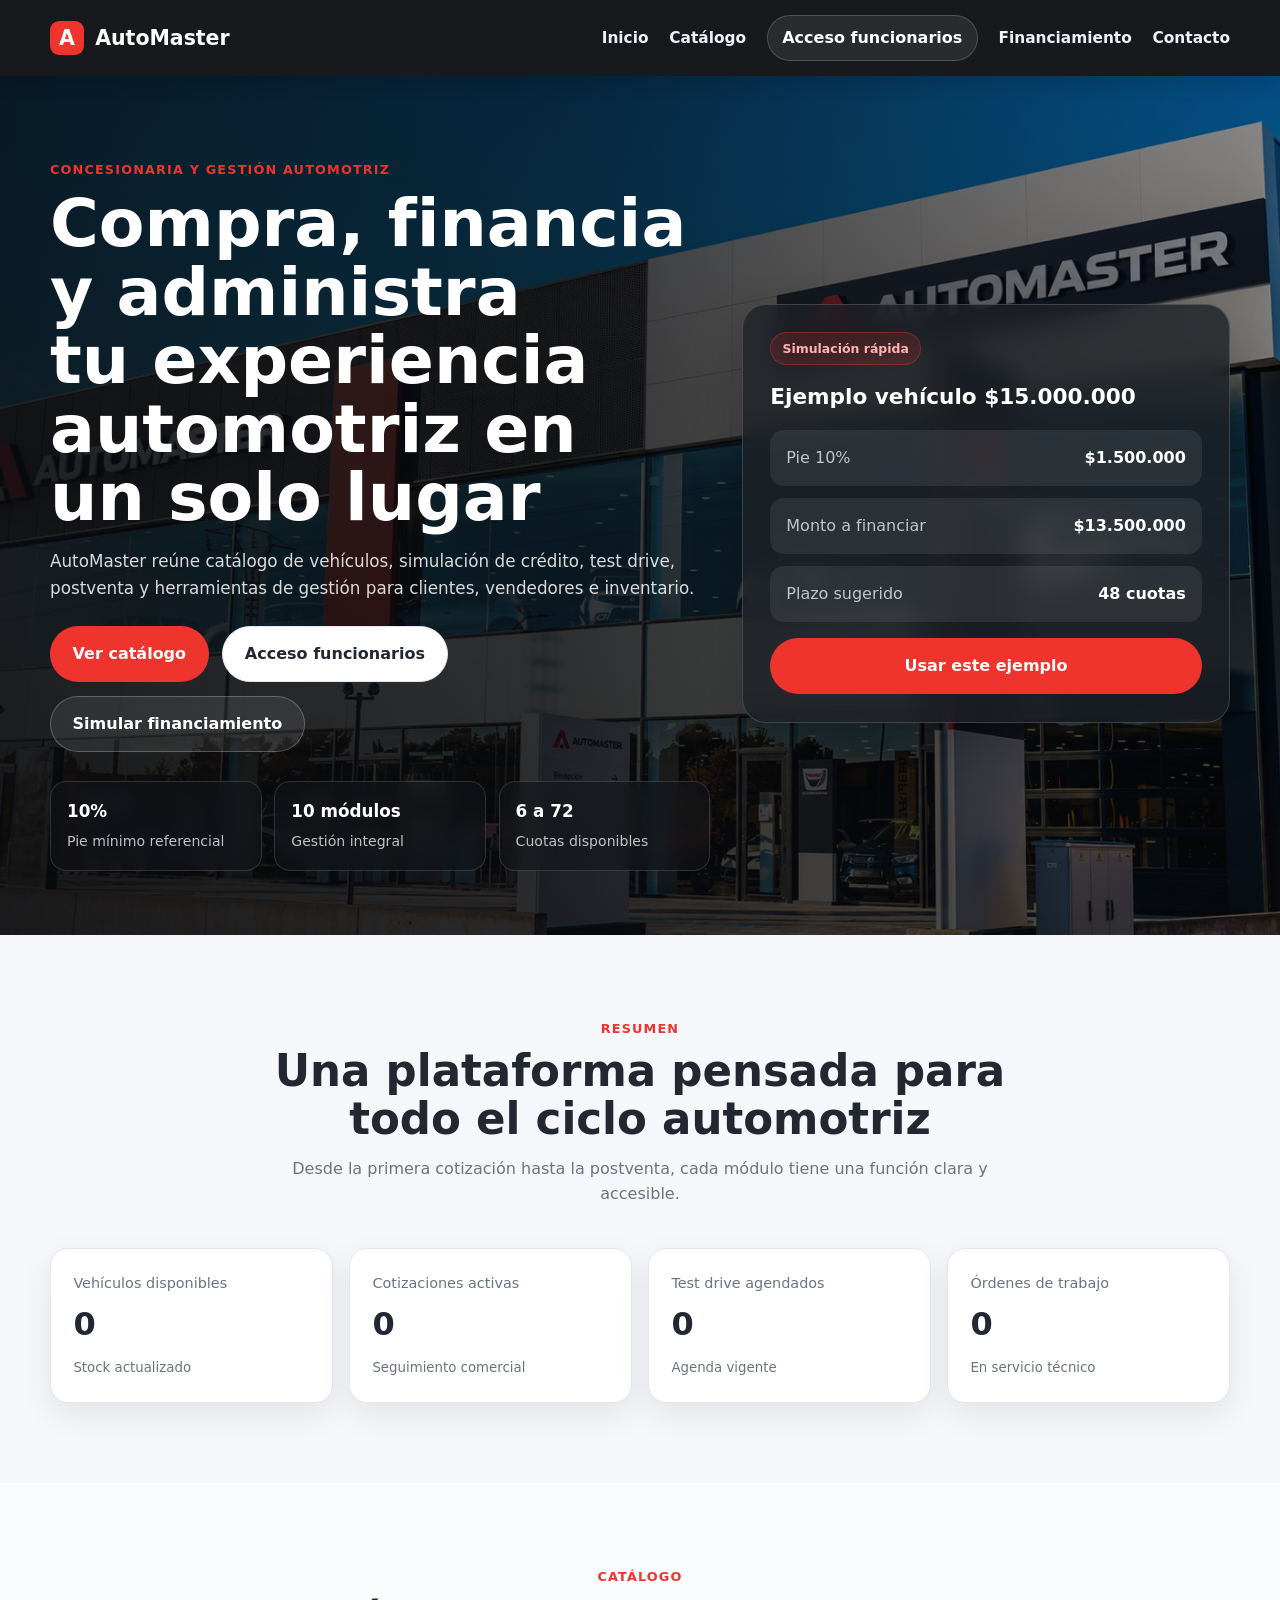
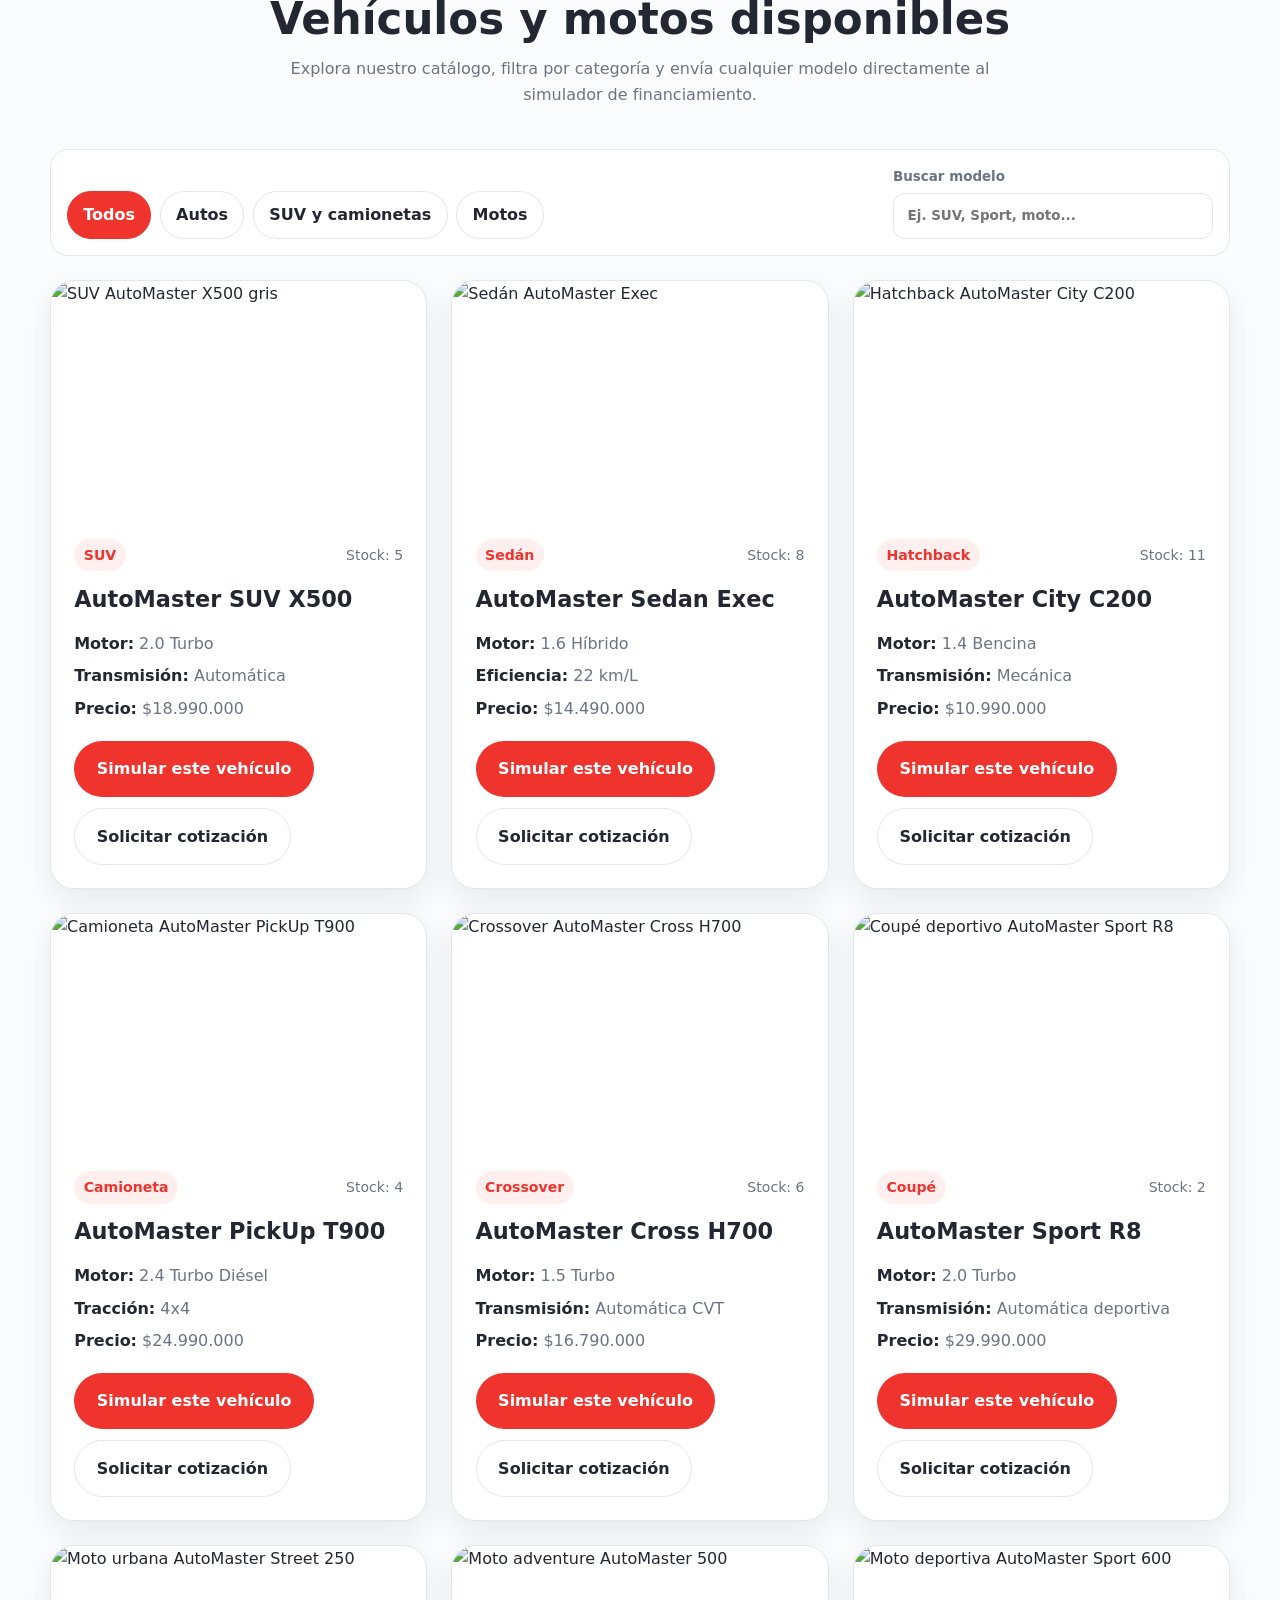
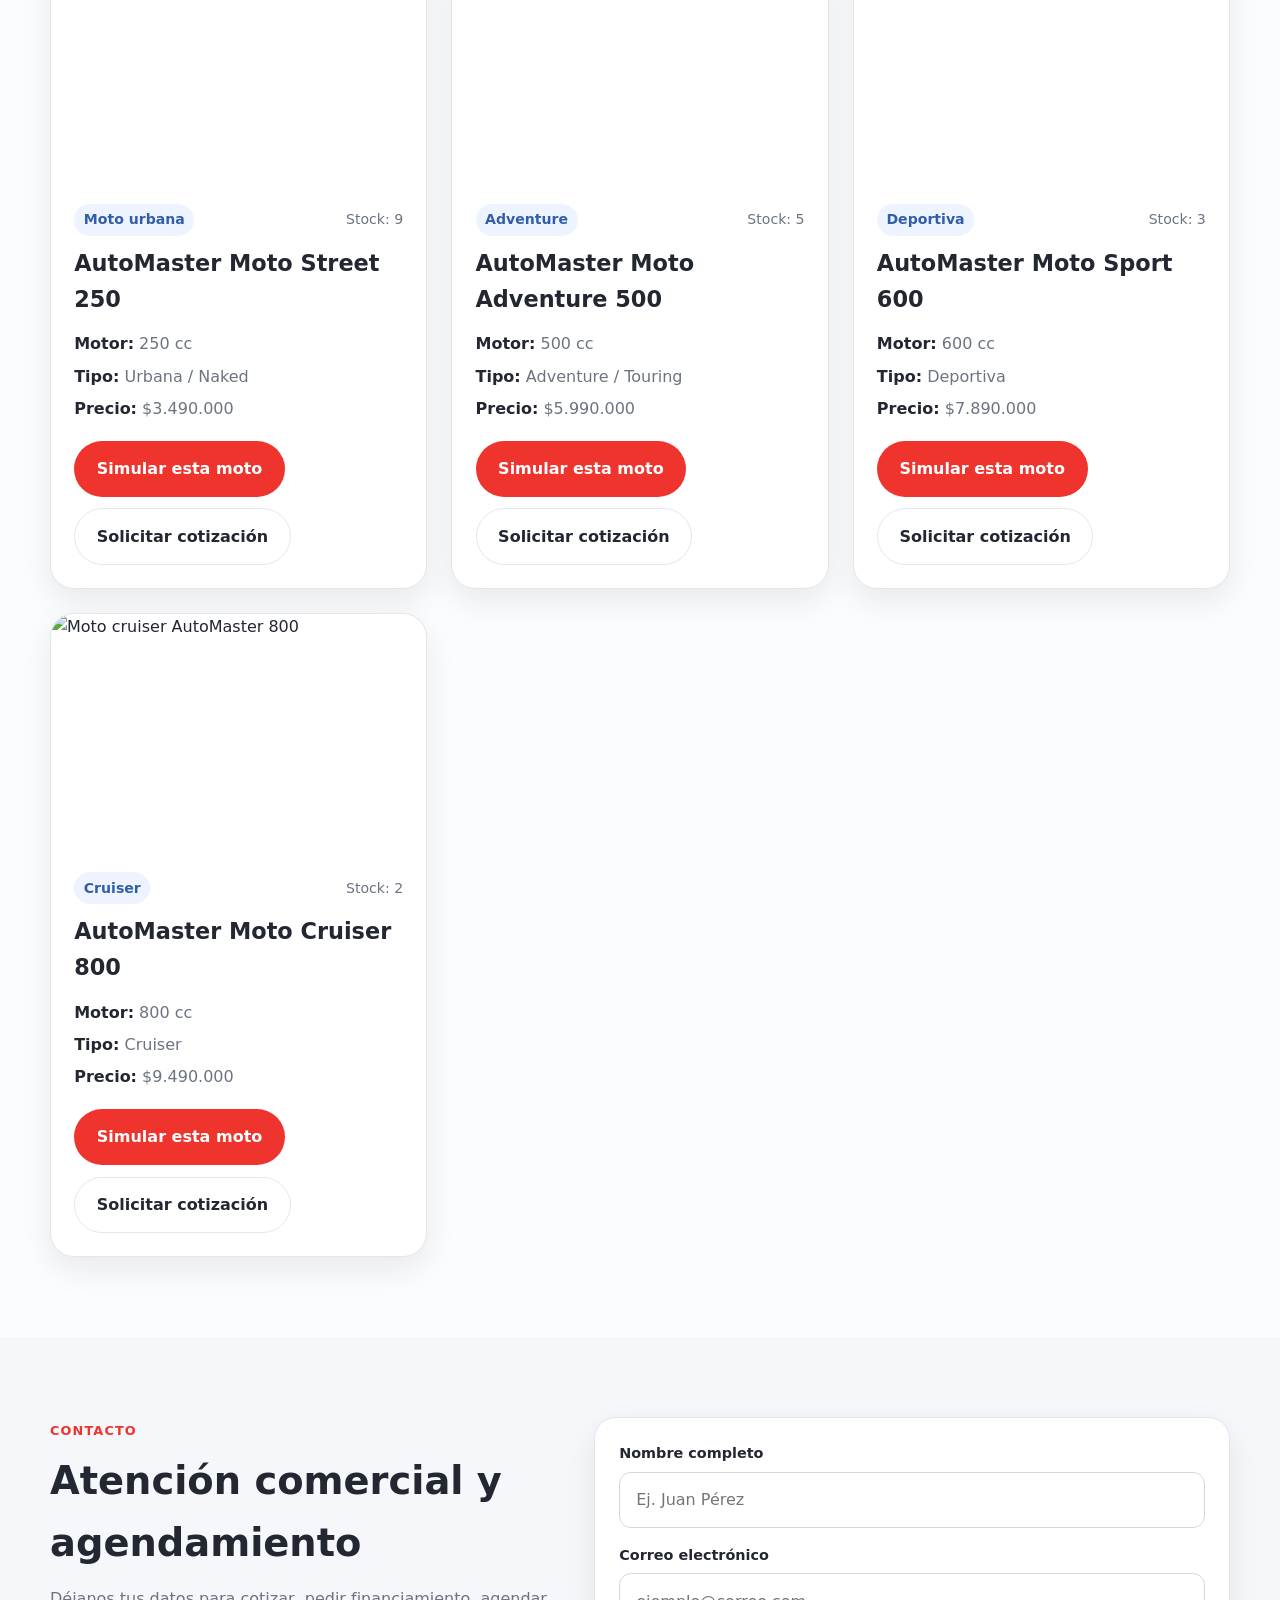
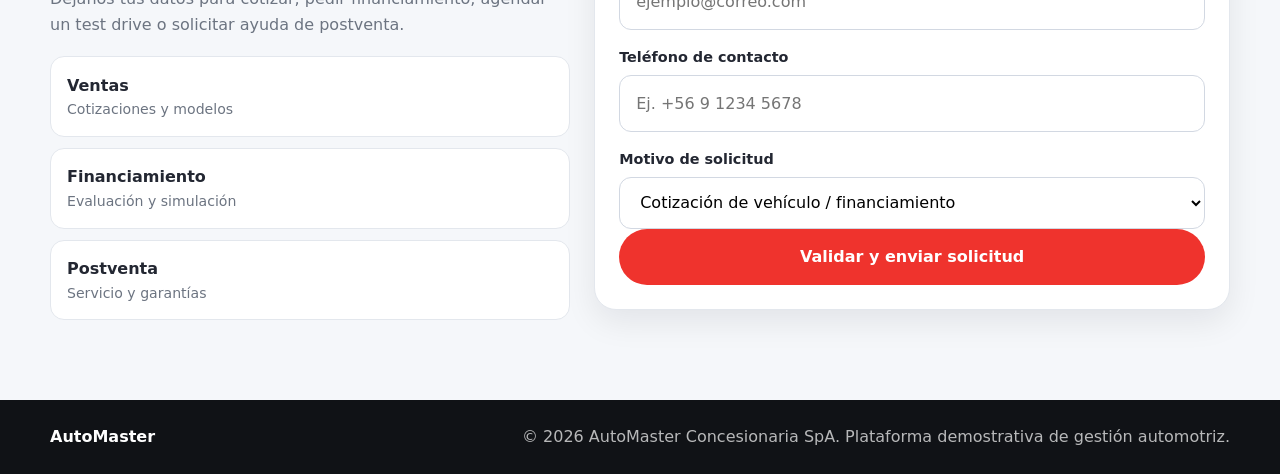
==== commit 2b02ed4e: "corrige estructura y acceso de funcionarios Se realizaron ajustes en la estructura HTML para asegura" ====
--- a/index.html
+++ b/index.html
@@ -412,6 +412,7 @@
                         <div id="tarjeta-resultado" class="result-card oculto" aria-live="polite">
                             <span class="result-badge">Resultado</span>
                             <h3 id="res-titulo-cuotas">Simulación</h3>
+                            <div class="result-row"><span>Código de simulación</span><strong id="res-codigo-simulacion">—</strong></div>
                             <div class="result-row emphasis"><span>Valor del vehículo</span><strong id="res-valor-vehiculo">$0</strong></div>
                             <div class="result-row"><span>Pie (10%)</span><strong id="res-pie">$0</strong></div>
                             <div class="result-row emphasis"><span>Monto financiado</span><strong id="res-monto-solicitado">$0</strong></div>
--- a/style.css
+++ b/style.css
@@ -1,178 +1,1748 @@
-body {
-    font-family: 'Segoe UI', Tahoma, Geneva, Verdana, sans-serif;
+:root {
+    --primary: #ef332d;
+    --primary-dark: #c92622;
+    --dark: #101216;
+    --dark-soft: #181b21;
+    --text: #232732;
+    --muted: #6c7481;
+    --surface: #ffffff;
+    --surface-soft: #f5f7fa;
+    --border: #e3e7ed;
+    --success: #18864b;
+    --warning: #c17a00;
+    --danger: #cf2b24;
+    --shadow: 0 12px 32px rgba(16, 18, 22, 0.08);
+    --radius: 18px;
+    --container: 1180px;
+}
+
+* {
     margin: 0;
     padding: 0;
     box-sizing: border-box;
-    color: #333;
-    background-color: #f8f9fa;
-}
-
-.oculto { display: none; }
-
-header {
-    background-color: #1a1a1a;
-    color: white;
-    padding: 15px 50px;
+}
+
+html {
+    scroll-behavior: smooth;
+}
+
+body {
+    font-family: 'Inter', system-ui, -apple-system, BlinkMacSystemFont, 'Segoe UI', sans-serif;
+    color: var(--text);
+    background: #fbfcfd;
+    line-height: 1.6;
+}
+
+img {
+    display: block;
+    width: 100%;
+}
+
+button,
+input,
+select,
+textarea {
+    font: inherit;
+}
+
+a {
+    color: inherit;
+    text-decoration: none;
+}
+
+.container {
+    width: min(var(--container), calc(100% - 2rem));
+    margin: 0 auto;
+}
+
+.section {
+    padding: 5rem 0;
+}
+
+.section-alt {
+    background: var(--surface-soft);
+}
+
+.eyebrow {
+    display: inline-block;
+    margin-bottom: 0.55rem;
+    color: var(--primary);
+    font-size: 0.8rem;
+    font-weight: 800;
+    letter-spacing: 0.09em;
+    text-transform: uppercase;
+}
+
+.section-heading {
+    max-width: 760px;
+    margin: 0 auto 2.6rem;
+    text-align: center;
+}
+
+.section-heading h2 {
+    font-size: clamp(2rem, 3.4vw, 2.9rem);
+    line-height: 1.1;
+    margin-bottom: 0.75rem;
+}
+
+.section-heading p {
+    color: var(--muted);
+}
+
+.btn {
+    display: inline-flex;
+    align-items: center;
+    justify-content: center;
+    min-height: 48px;
+    padding: 0.9rem 1.35rem;
+    border: 1px solid transparent;
+    border-radius: 999px;
+    font-weight: 700;
+    cursor: pointer;
+    transition: transform 0.2s ease, background 0.2s ease, color 0.2s ease, border-color 0.2s ease;
+}
+
+.btn:hover {
+    transform: translateY(-1px);
+}
+
+.btn-primary {
+    background: var(--primary);
+    color: #fff;
+}
+
+.btn-primary:hover {
+    background: var(--primary-dark);
+}
+
+.btn-secondary {
+    background: #fff;
+    color: var(--text);
+    border-color: var(--border);
+}
+
+.btn-secondary:hover {
+    border-color: var(--primary);
+    color: var(--primary);
+}
+
+.btn-ghost {
+    color: #fff;
+    border-color: rgba(255,255,255,0.24);
+    background: rgba(255,255,255,0.08);
+}
+
+.btn-ghost:hover {
+    background: rgba(255,255,255,0.14);
+}
+
+.btn-full {
+    width: 100%;
+}
+
+.site-header {
+    position: sticky;
+    top: 0;
+    z-index: 1000;
+    background: rgba(14, 16, 20, 0.96);
+    backdrop-filter: blur(12px);
+    box-shadow: 0 6px 20px rgba(0,0,0,0.16);
+}
+
+.header-inner {
+    min-height: 76px;
+    display: flex;
+    align-items: center;
+    justify-content: space-between;
+    gap: 1rem;
+}
+
+.logo {
+    display: inline-flex;
+    align-items: center;
+    gap: 0.7rem;
+    color: #fff;
+    font-size: 1.28rem;
+    font-weight: 800;
+}
+
+.logo-mark {
+    width: 34px;
+    height: 34px;
+    display: inline-grid;
+    place-items: center;
+    border-radius: 9px;
+    background: var(--primary);
+    color: #fff;
+    font-weight: 900;
+}
+
+.main-nav ul {
+    list-style: none;
+    display: flex;
+    align-items: center;
+    gap: 1.3rem;
+}
+
+.main-nav a {
+    color: #eef1f5;
+    font-weight: 600;
+    font-size: 0.96rem;
+}
+
+.main-nav a:hover {
+    color: #fff;
+}
+
+.menu-toggle {
+    display: none;
+    border: 1px solid rgba(255,255,255,0.15);
+    background: rgba(255,255,255,0.07);
+    color: #fff;
+    border-radius: 10px;
+    width: 44px;
+    height: 44px;
+    cursor: pointer;
+}
+
+.hero {
+    position: relative;
+    min-height: 82vh;
+    display: flex;
+    align-items: center;
+    color: #fff;
+    background-image: url('./img/fondo-automaster.png');
+    background-size: cover;
+    background-position: center;
+    background-repeat: no-repeat;
+    overflow: hidden;
+}
+
+.hero-overlay {
+    position: absolute;
+    inset: 0;
+    background:
+        linear-gradient(90deg, rgba(8,10,14,0.88) 0%, rgba(8,10,14,0.76) 45%, rgba(8,10,14,0.40) 100%),
+        linear-gradient(180deg, rgba(7,9,12,0.10), rgba(7,9,12,0.40));
+}
+
+.hero-grid {
+    position: relative;
+    z-index: 1;
+    display: grid;
+    grid-template-columns: minmax(0, 1.15fr) minmax(330px, 0.85fr);
+    gap: 2rem;
+    align-items: center;
+    padding: 5rem 0 4rem;
+}
+
+.hero-copy {
+    max-width: 760px;
+}
+
+.hero-copy h1 {
+    font-size: clamp(2.6rem, 5.2vw, 4.8rem);
+    line-height: 1.03;
+    margin-bottom: 1rem;
+    text-wrap: balance;
+}
+
+.hero-copy p {
+    max-width: 700px;
+    color: rgba(255,255,255,0.84);
+    font-size: 1.05rem;
+    margin-bottom: 1.5rem;
+}
+
+.hero-actions {
+    display: flex;
+    flex-wrap: wrap;
+    gap: 0.85rem;
+    margin-bottom: 1.8rem;
+}
+
+.hero-highlights {
+    display: grid;
+    grid-template-columns: repeat(3, minmax(0, 1fr));
+    gap: 0.8rem;
+}
+
+.mini-card {
+    padding: 1rem;
+    border-radius: 16px;
+    background: rgba(19,22,27,0.58);
+    border: 1px solid rgba(255,255,255,0.14);
+    backdrop-filter: blur(8px);
+}
+
+.mini-card strong {
+    display: block;
+    font-size: 1.05rem;
+    margin-bottom: 0.2rem;
+}
+
+.mini-card span {
+    color: rgba(255,255,255,0.74);
+    font-size: 0.88rem;
+}
+
+.hero-panel-card {
+    padding: 1.7rem;
+    border-radius: 24px;
+    background: rgba(29,32,38,0.78);
+    border: 1px solid rgba(255,255,255,0.16);
+    box-shadow: 0 18px 50px rgba(0,0,0,0.22);
+    backdrop-filter: blur(12px);
+}
+
+.status-pill {
+    display: inline-block;
+    background: rgba(239,51,45,0.16);
+    color: #ffb3af;
+    border: 1px solid rgba(239,51,45,0.38);
+    border-radius: 999px;
+    padding: 0.35rem 0.7rem;
+    font-size: 0.78rem;
+    font-weight: 800;
+    margin-bottom: 0.9rem;
+}
+
+.hero-panel-card h2 {
+    font-size: 1.35rem;
+    margin-bottom: 1rem;
+}
+
+.quick-summary {
+    display: grid;
+    gap: 0.75rem;
+    margin-bottom: 1rem;
+}
+
+.quick-summary div {
+    display: flex;
+    justify-content: space-between;
+    gap: 1rem;
+    padding: 0.95rem 1rem;
+    border-radius: 14px;
+    background: rgba(255,255,255,0.08);
+}
+
+.quick-summary span {
+    color: rgba(255,255,255,0.72);
+}
+
+.stats-grid {
+    display: grid;
+    grid-template-columns: repeat(4, minmax(0, 1fr));
+    gap: 1rem;
+}
+
+.stat-card {
+    background: var(--surface);
+    border: 1px solid var(--border);
+    border-radius: var(--radius);
+    padding: 1.4rem;
+    box-shadow: var(--shadow);
+}
+
+.stat-card span {
+    display: block;
+    color: var(--muted);
+    font-size: 0.9rem;
+}
+
+.stat-card strong {
+    display: block;
+    font-size: 2rem;
+    margin: 0.25rem 0;
+}
+
+.stat-card small {
+    color: var(--muted);
+}
+
+.catalog-grid {
+    display: grid;
+    grid-template-columns: repeat(3, minmax(0, 1fr));
+    gap: 1.5rem;
+}
+
+.catalog-toolbar {
+    display: flex;
+    align-items: end;
+    justify-content: space-between;
+    gap: 1rem;
+    margin-bottom: 1.5rem;
+    padding: 1rem;
+    background: var(--surface);
+    border: 1px solid var(--border);
+    border-radius: 18px;
+}
+
+.catalog-filters {
+    display: flex;
+    flex-wrap: wrap;
+    gap: 0.55rem;
+}
+
+.catalog-filter {
+    border: 1px solid var(--border);
+    background: #fff;
+    color: var(--text);
+    border-radius: 999px;
+    padding: 0.65rem 0.95rem;
+    font-weight: 700;
+    cursor: pointer;
+}
+
+.catalog-filter:hover,
+.catalog-filter.active {
+    background: var(--primary);
+    border-color: var(--primary);
+    color: #fff;
+}
+
+.catalog-search {
+    display: grid;
+    gap: 0.35rem;
+    min-width: min(320px, 100%);
+    color: var(--muted);
+    font-size: 0.84rem;
+    font-weight: 700;
+}
+
+.catalog-search input {
+    width: 100%;
+    border: 1px solid var(--border);
+    border-radius: 12px;
+    padding: 0.72rem 0.85rem;
+    background: #fff;
+}
+
+.catalog-search input:focus {
+    outline: none;
+    border-color: var(--primary);
+    box-shadow: 0 0 0 3px rgba(224, 53, 47, 0.12);
+}
+
+.catalog-empty {
+    text-align: center;
+    color: var(--muted);
+    padding: 1.2rem;
+    margin-bottom: 1rem;
+    border: 1px dashed var(--border);
+    border-radius: 14px;
+}
+
+.vehicle-card {
+    overflow: hidden;
+    background: var(--surface);
+    border: 1px solid var(--border);
+    border-radius: 24px;
+    box-shadow: var(--shadow);
+}
+
+.vehicle-card img {
+    aspect-ratio: 16 / 10;
+    object-fit: cover;
+}
+
+.vehicle-content {
+    padding: 1.45rem;
+}
+
+.vehicle-topline {
     display: flex;
     justify-content: space-between;
     align-items: center;
+    color: var(--muted);
+    font-size: 0.88rem;
+    margin-bottom: 0.65rem;
+}
+
+.vehicle-tag {
+    display: inline-block;
+    padding: 0.3rem 0.6rem;
+    border-radius: 999px;
+    background: #fff0ef;
+    color: var(--primary);
+    font-weight: 700;
+}
+
+.moto-tag {
+    background: #eef4ff;
+    color: #315ea8;
+}
+
+.vehicle-content h3 {
+    font-size: 1.4rem;
+    margin-bottom: 0.85rem;
+}
+
+.vehicle-content ul {
+    list-style: none;
+    display: grid;
+    gap: 0.42rem;
+    color: var(--muted);
+}
+
+.vehicle-content li strong {
+    color: var(--text);
+}
+
+.vehicle-actions {
+    display: flex;
+    flex-wrap: wrap;
+    gap: 0.7rem;
+    margin-top: 1.2rem;
+}
+
+.management-section {
+    background: #11141a;
+    color: #fff;
+}
+
+.management-section .section-heading p {
+    color: rgba(255,255,255,0.66);
+}
+
+.module-layout {
+    display: grid;
+    grid-template-columns: 300px minmax(0, 1fr);
+    gap: 1rem;
+    align-items: start;
+}
+
+.module-menu {
+    display: grid;
+    gap: 0.65rem;
     position: sticky;
-    top: 0;
-    z-index: 100;
-}
-
-.logo {
-    font-size: 24px;
-    font-weight: bold;
-    color: #007bff;
-}
-
-nav ul {
+    top: 92px;
+}
+
+.module-button {
+    width: 100%;
+    display: flex;
+    align-items: center;
+    gap: 0.85rem;
+    text-align: left;
+    padding: 0.95rem;
+    border-radius: 14px;
+    border: 1px solid rgba(255,255,255,0.09);
+    background: rgba(255,255,255,0.045);
+    color: #fff;
+    cursor: pointer;
+    transition: background 0.2s ease, border-color 0.2s ease;
+}
+
+.module-button:hover,
+.module-button.active {
+    background: rgba(239,51,45,0.14);
+    border-color: rgba(239,51,45,0.50);
+}
+
+.module-button > span {
+    font-size: 1.3rem;
+}
+
+.module-button div {
+    min-width: 0;
+}
+
+.module-button strong,
+.module-button small {
+    display: block;
+}
+
+.module-button small {
+    color: rgba(255,255,255,0.56);
+    font-size: 0.78rem;
+    margin-top: 0.08rem;
+}
+
+.module-panel {
+    min-height: 670px;
+    background: #f8f9fb;
+    color: var(--text);
+    border-radius: 24px;
+    padding: 1.5rem;
+    border: 1px solid rgba(255,255,255,0.09);
+}
+
+.module-panel-header {
+    display: flex;
+    justify-content: space-between;
+    align-items: flex-start;
+    gap: 1rem;
+    margin-bottom: 1.2rem;
+}
+
+.module-panel-header h3 {
+    font-size: 1.7rem;
+    margin-bottom: 0.35rem;
+}
+
+.module-panel-header p {
+    color: var(--muted);
+    max-width: 720px;
+}
+
+.module-badge {
+    white-space: nowrap;
+    padding: 0.4rem 0.7rem;
+    border-radius: 999px;
+    background: #fff0ef;
+    color: var(--primary);
+    font-size: 0.8rem;
+    font-weight: 800;
+}
+
+.module-kpis {
+    display: grid;
+    grid-template-columns: repeat(3, minmax(0,1fr));
+    gap: 0.8rem;
+    margin-bottom: 1rem;
+}
+
+.module-kpi {
+    background: #fff;
+    border: 1px solid var(--border);
+    border-radius: 16px;
+    padding: 1rem;
+}
+
+.module-kpi span {
+    display: block;
+    color: var(--muted);
+    font-size: 0.82rem;
+}
+
+.module-kpi strong {
+    display: block;
+    font-size: 1.5rem;
+    margin-top: 0.15rem;
+}
+
+.module-content-grid {
+    display: grid;
+    grid-template-columns: minmax(0, 1fr) minmax(280px, 0.42fr);
+    gap: 1rem;
+}
+
+.module-table-card,
+.module-action-card {
+    background: #fff;
+    border: 1px solid var(--border);
+    border-radius: 16px;
+    padding: 1rem;
+}
+
+.module-table-card h4,
+.module-action-card h4 {
+    margin-bottom: 0.8rem;
+}
+
+.table-wrap {
+    overflow-x: auto;
+}
+
+.module-table {
+    width: 100%;
+    border-collapse: collapse;
+    min-width: 620px;
+}
+
+.module-table th,
+.module-table td {
+    padding: 0.8rem 0.65rem;
+    border-bottom: 1px solid var(--border);
+    text-align: left;
+    font-size: 0.88rem;
+}
+
+.module-table th {
+    color: var(--muted);
+    font-weight: 700;
+    background: #fafbfc;
+}
+
+.status {
+    display: inline-block;
+    padding: 0.25rem 0.55rem;
+    border-radius: 999px;
+    font-size: 0.76rem;
+    font-weight: 700;
+}
+
+.status.ok {
+    background: #eaf8f0;
+    color: var(--success);
+}
+
+.status.warn {
+    background: #fff4dc;
+    color: var(--warning);
+}
+
+.status.bad {
+    background: #fff0ef;
+    color: var(--danger);
+}
+
+.action-list {
+    display: grid;
+    gap: 0.7rem;
+}
+
+.action-btn {
+    width: 100%;
+    text-align: left;
+    border: 1px solid var(--border);
+    background: #fff;
+    color: var(--text);
+    border-radius: 12px;
+    padding: 0.85rem;
+    cursor: pointer;
+    font-weight: 600;
+}
+
+.action-btn:hover {
+    border-color: var(--primary);
+    color: var(--primary);
+}
+
+.module-note {
+    margin-top: 0.9rem;
+    padding: 0.8rem;
+    border-radius: 12px;
+    background: #f5f7fa;
+    color: var(--muted);
+    font-size: 0.84rem;
+}
+
+.financing-section {
+    scroll-margin-top: 92px;
+}
+
+.financing-header {
+    display: flex;
+    justify-content: space-between;
+    align-items: flex-start;
+    gap: 1rem;
+    margin-bottom: 2rem;
+}
+
+.financing-header h2 {
+    font-size: clamp(2rem, 3vw, 2.7rem);
+    margin-bottom: 0.45rem;
+}
+
+.financing-header p {
+    color: var(--muted);
+    max-width: 760px;
+}
+
+.close-financing {
+    border: 1px solid var(--border);
+    background: #fff;
+    color: var(--text);
+    border-radius: 999px;
+    padding: 0.75rem 1rem;
+    font-weight: 700;
+    cursor: pointer;
+}
+
+.financing-layout {
+    display: grid;
+    grid-template-columns: minmax(0, 1.08fr) minmax(320px, 0.92fr);
+    gap: 1.25rem;
+    align-items: start;
+}
+
+.simulator-card,
+.result-card,
+.result-placeholder,
+.contact-form {
+    background: #fff;
+    border: 1px solid var(--border);
+    border-radius: 22px;
+    box-shadow: var(--shadow);
+}
+
+.simulator-card {
+    padding: 1.5rem;
+}
+
+.step-block {
+    display: flex;
+    gap: 1rem;
+    padding-bottom: 1.5rem;
+    margin-bottom: 1.5rem;
+    border-bottom: 1px solid var(--border);
+}
+
+.step-block:last-of-type {
+    border-bottom: none;
+    margin-bottom: 0.7rem;
+}
+
+.step-number {
+    width: 40px;
+    height: 40px;
+    flex: 0 0 auto;
+    display: grid;
+    place-items: center;
+    border-radius: 50%;
+    background: var(--primary);
+    color: #fff;
+    font-weight: 800;
+}
+
+.step-body {
+    width: 100%;
+    min-width: 0;
+}
+
+.step-body h3 {
+    margin-bottom: 0.7rem;
+    font-size: 1.08rem;
+}
+
+.step-body > label:not(.insurance-option),
+.form-group label {
+    display: block;
+    margin-bottom: 0.4rem;
+    font-weight: 600;
+    font-size: 0.9rem;
+}
+
+.money-input {
+    display: flex;
+    align-items: center;
+    overflow: hidden;
+    border: 1px solid #d2d8e2;
+    border-radius: 14px;
+}
+
+.money-input span {
+    padding: 0.95rem 1rem;
+    background: #f3f5f8;
+    color: var(--muted);
+    font-weight: 700;
+}
+
+.money-input input,
+.step-body select,
+.contact-form input,
+.contact-form select {
+    width: 100%;
+    min-width: 0;
+    border: 1px solid #d2d8e2;
+    border-radius: 12px;
+    padding: 0.9rem 1rem;
+    background: #fff;
+}
+
+.money-input input {
+    border: none;
+    border-radius: 0;
+}
+
+.money-input:focus-within,
+.step-body select:focus,
+.contact-form input:focus,
+.contact-form select:focus {
+    outline: none;
+    border-color: var(--primary);
+    box-shadow: 0 0 0 4px rgba(239,51,45,0.10);
+}
+
+.inline-summary {
+    display: grid;
+    grid-template-columns: repeat(2, minmax(0,1fr));
+    gap: 0.8rem;
+    margin-top: 0.9rem;
+}
+
+.inline-summary div {
+    padding: 0.9rem;
+    border-radius: 14px;
+    background: var(--surface-soft);
+}
+
+.inline-summary span {
+    display: block;
+    color: var(--muted);
+    font-size: 0.82rem;
+}
+
+.inline-summary strong {
+    display: block;
+    margin-top: 0.18rem;
+}
+
+.help-text {
+    margin-top: 0.45rem;
+    color: var(--muted);
+    font-size: 0.85rem;
+}
+
+.insurance-option {
+    display: flex;
+    align-items: flex-start;
+    gap: 0.8rem;
+    padding: 0.95rem;
+    border: 1px solid var(--border);
+    border-radius: 14px;
+    cursor: pointer;
+}
+
+.insurance-option + .insurance-option {
+    margin-top: 0.75rem;
+}
+
+.insurance-option:hover {
+    border-color: #ffbbb7;
+    background: #fff8f7;
+}
+
+.insurance-option input {
+    margin-top: 0.15rem;
+    accent-color: var(--primary);
+}
+
+.insurance-option strong,
+.insurance-option small {
+    display: block;
+}
+
+.insurance-option small {
+    color: var(--muted);
+    margin-top: 0.1rem;
+}
+
+.error-message,
+.field-error {
+    color: var(--danger);
+    font-size: 0.86rem;
+}
+
+.result-panel {
+    position: sticky;
+    top: 94px;
+}
+
+.result-placeholder,
+.result-card {
+    padding: 1.7rem;
+}
+
+.result-placeholder {
+    text-align: center;
+}
+
+.placeholder-icon {
+    font-size: 2.4rem;
+    margin-bottom: 0.7rem;
+}
+
+.result-placeholder p {
+    color: var(--muted);
+}
+
+.result-card {
+    position: relative;
+}
+
+.result-badge {
+    position: absolute;
+    top: -12px;
+    left: 50%;
+    transform: translateX(-50%);
+    background: #fff;
+    color: var(--primary);
+    border: 1px solid #ffd1cf;
+    border-radius: 999px;
+    padding: 0.25rem 0.7rem;
+    font-size: 0.76rem;
+    font-weight: 800;
+    text-transform: uppercase;
+}
+
+.result-card h3 {
+    text-align: center;
+    color: var(--primary);
+    margin-bottom: 1.2rem;
+}
+
+.result-row {
+    display: flex;
+    justify-content: space-between;
+    gap: 1rem;
+    color: var(--muted);
+    margin-bottom: 0.8rem;
+}
+
+.result-row strong {
+    color: var(--text);
+    text-align: right;
+}
+
+.total-row {
+    font-weight: 700;
+}
+
+.total-row strong {
+    color: var(--primary);
+}
+
+.result-card hr {
+    border: 0;
+    border-top: 1px solid var(--border);
+    margin: 1rem 0;
+}
+
+.legal-note {
+    color: var(--muted);
+    font-size: 0.8rem;
+    margin: 1rem 0;
+}
+
+.contact-layout {
+    display: grid;
+    grid-template-columns: minmax(0, 0.9fr) minmax(0, 1.1fr);
+    gap: 1.5rem;
+    align-items: start;
+}
+
+.contact-copy h2 {
+    font-size: clamp(2rem, 3vw, 2.6rem);
+    margin-bottom: 0.8rem;
+}
+
+.contact-copy > p {
+    color: var(--muted);
+}
+
+.contact-cards {
+    display: grid;
+    gap: 0.7rem;
+    margin-top: 1.2rem;
+}
+
+.contact-cards div {
+    padding: 0.95rem 1rem;
+    border-radius: 14px;
+    background: #fff;
+    border: 1px solid var(--border);
+}
+
+.contact-cards strong,
+.contact-cards span {
+    display: block;
+}
+
+.contact-cards span {
+    color: var(--muted);
+    font-size: 0.88rem;
+}
+
+.contact-form {
+    padding: 1.5rem;
+}
+
+.form-group + .form-group {
+    margin-top: 1rem;
+}
+
+.success-message {
+    margin-top: 1rem;
+    padding: 0.9rem 1rem;
+    border-radius: 12px;
+    color: var(--success);
+    background: #edf8f1;
+    font-weight: 700;
+}
+
+.site-footer {
+    padding: 1.5rem 0;
+    background: var(--dark);
+    color: rgba(255,255,255,0.7);
+}
+
+.footer-inner {
+    display: flex;
+    justify-content: space-between;
+    gap: 1rem;
+    align-items: center;
+}
+
+.footer-inner strong {
+    color: #fff;
+}
+
+.oculto {
+    display: none !important;
+}
+
+@media (max-width: 1024px) {
+    .hero-grid,
+    .financing-layout,
+    .contact-layout,
+    .catalog-grid,
+    .module-layout,
+    .module-content-grid {
+        grid-template-columns: 1fr;
+    }
+
+    .stats-grid {
+        grid-template-columns: repeat(2, minmax(0,1fr));
+    }
+
+    .module-menu {
+        position: static;
+        grid-template-columns: repeat(2, minmax(0,1fr));
+    }
+
+    .result-panel {
+        position: static;
+    }
+}
+
+@media (max-width: 760px) {
+    .header-inner {
+        min-height: 68px;
+    }
+
+    .menu-toggle {
+        display: inline-grid;
+        place-items: center;
+    }
+
+    .main-nav {
+        position: absolute;
+        left: 1rem;
+        right: 1rem;
+        top: 72px;
+        display: none;
+        padding: 0.8rem;
+        border-radius: 14px;
+        background: #171a20;
+        box-shadow: 0 14px 30px rgba(0,0,0,0.2);
+    }
+
+    .main-nav.open {
+        display: block;
+    }
+
+    .main-nav ul {
+        flex-direction: column;
+        align-items: stretch;
+        gap: 0.2rem;
+    }
+
+    .main-nav a {
+        display: block;
+        padding: 0.75rem;
+        border-radius: 10px;
+    }
+
+    .main-nav a:hover {
+        background: rgba(255,255,255,0.07);
+    }
+
+    .hero {
+        min-height: auto;
+        background-position: 62% center;
+    }
+
+    .hero-grid {
+        padding: 4rem 0 3rem;
+    }
+
+    .hero-highlights,
+    .stats-grid,
+    .module-menu,
+    .module-kpis,
+    .inline-summary {
+        grid-template-columns: 1fr;
+    }
+
+    .hero-actions,
+    .vehicle-actions,
+    .financing-header,
+    .module-panel-header,
+    .footer-inner {
+        flex-direction: column;
+        align-items: stretch;
+    }
+
+    .section {
+        padding: 4rem 0;
+    }
+
+    .module-panel {
+        padding: 1rem;
+        min-height: 0;
+    }
+
+    .step-block {
+        flex-direction: column;
+    }
+}
+
+/* ========================================================================== 
+   11. ACCESO PRIVADO DE FUNCIONARIOS
+   ========================================================================== */
+.nav-login-btn,
+.nav-user button {
+    border: 1px solid rgba(255,255,255,0.18);
+    background: rgba(255,255,255,0.08);
+    color: #fff;
+    min-height: 38px;
+    padding: 0.55rem 0.9rem;
+    border-radius: 999px;
+    font-weight: 700;
+    cursor: pointer;
+}
+
+.nav-login-btn:hover,
+.nav-user button:hover {
+    background: rgba(255,255,255,0.14);
+}
+
+.nav-user {
+    align-items: center;
+    gap: 0.55rem;
+}
+
+.nav-user:not(.oculto) {
+    display: flex;
+}
+
+.nav-user span {
+    color: rgba(255,255,255,0.78);
+    font-size: 0.84rem;
+    max-width: 180px;
+    overflow: hidden;
+    text-overflow: ellipsis;
+    white-space: nowrap;
+}
+
+.login-modal {
+    position: fixed;
+    inset: 0;
+    z-index: 3000;
+    display: grid;
+    place-items: center;
+    padding: 1rem;
+}
+
+.login-backdrop {
+    position: absolute;
+    inset: 0;
+    background: rgba(7, 9, 12, 0.78);
+    backdrop-filter: blur(7px);
+}
+
+.login-card {
+    position: relative;
+    z-index: 1;
+    width: min(460px, 100%);
+    background: #fff;
+    border-radius: 24px;
+    padding: 2rem;
+    box-shadow: 0 24px 80px rgba(0,0,0,0.32);
+}
+
+.login-close {
+    position: absolute;
+    top: 1rem;
+    right: 1rem;
+    width: 40px;
+    height: 40px;
+    border: 1px solid var(--border);
+    border-radius: 50%;
+    background: #fff;
+    color: var(--text);
+    font-size: 1.5rem;
+    cursor: pointer;
+}
+
+.login-logo {
+    display: flex;
+    align-items: center;
+    gap: 0.65rem;
+    font-size: 1.15rem;
+    font-weight: 800;
+    margin-bottom: 1.25rem;
+}
+
+.login-card h2 {
+    font-size: 1.8rem;
+    line-height: 1.15;
+    margin-bottom: 0.6rem;
+}
+
+.login-description {
+    color: var(--muted);
+    margin-bottom: 1.4rem;
+}
+
+.login-card .form-group {
+    margin-bottom: 1rem;
+}
+
+.login-card .form-group label {
+    display: block;
+    margin-bottom: 0.4rem;
+    font-weight: 700;
+}
+
+.login-card .form-group input {
+    width: 100%;
+    border: 1px solid var(--border);
+    border-radius: 12px;
+    padding: 0.9rem 1rem;
+    background: #fff;
+}
+
+.login-card .form-group input:focus {
+    outline: none;
+    border-color: var(--primary);
+    box-shadow: 0 0 0 4px rgba(239,51,45,0.10);
+}
+
+.login-error {
+    margin: -0.2rem 0 1rem;
+    color: var(--danger);
+    font-size: 0.9rem;
+    font-weight: 600;
+}
+
+.login-help {
+    margin-top: 1rem;
+    color: var(--muted);
+    text-align: center;
+    font-size: 0.82rem;
+}
+
+body.modal-open {
+    overflow: hidden;
+}
+
+@media (max-width: 768px) {
+    .nav-user:not(.oculto) {
+        width: 100%;
+        justify-content: center;
+        flex-wrap: wrap;
+    }
+
+    .nav-login-btn {
+        width: 100%;
+    }
+}
+
+/* ========================================================================== 
+   11. EXTENSIONES ERS: RBAC, FORMULARIOS, RESPALDOS Y ACCIONES FUNCIONALES
+   ========================================================================== */
+.management-toolbar {
+    display: flex;
+    align-items: center;
+    justify-content: space-between;
+    gap: 1rem;
+    flex-wrap: wrap;
+    margin: -0.6rem 0 1.5rem;
+    padding: 1rem 1.1rem;
+    background: #fff;
+    border: 1px solid var(--border);
+    border-radius: 16px;
+    box-shadow: 0 8px 22px rgba(16,18,22,.05);
+}
+
+.session-summary {
+    display: flex;
+    flex-direction: column;
+    gap: .1rem;
+}
+
+.session-summary span {
+    color: var(--muted);
+    font-size: .82rem;
+}
+
+.management-actions {
+    display: flex;
+    gap: .55rem;
+    flex-wrap: wrap;
+}
+
+.btn-compact {
+    min-height: 38px;
+    padding: .55rem .85rem;
+    font-size: .86rem;
+}
+
+.module-toolbar {
+    display: flex;
+    justify-content: space-between;
+    gap: .75rem;
+    margin: 1rem 0;
+}
+
+.module-toolbar input {
+    width: min(420px, 100%);
+    min-height: 42px;
+    border: 1px solid var(--border);
+    border-radius: 12px;
+    padding: .7rem .9rem;
+    background: #fff;
+}
+
+.finance-inline-fields {
+    display: grid;
+    grid-template-columns: repeat(2, minmax(0,1fr));
+    gap: .8rem;
+    margin-top: .9rem;
+}
+
+.finance-inline-fields label {
+    display: flex;
+    flex-direction: column;
+    gap: .35rem;
+    color: var(--muted);
+    font-size: .88rem;
+}
+
+.finance-inline-fields input,
+.finance-inline-fields select {
+    width: 100%;
+    min-height: 46px;
+    border: 1px solid #d4d9e3;
+    border-radius: 12px;
+    background: #fff;
+    padding: .75rem .85rem;
+}
+
+.fixed-finance-field {
+    min-height: 82px;
+    border: 1px solid #d4d9e3;
+    border-radius: 12px;
+    background: #f7f8fb;
+    padding: .7rem .85rem;
+    display: flex;
+    flex-direction: column;
+    justify-content: center;
+}
+
+.fixed-finance-field span {
+    color: var(--muted);
+    font-size: .88rem;
+}
+
+.fixed-finance-field strong {
+    color: var(--text);
+    font-size: 1.15rem;
+    line-height: 1.2;
+    margin-top: .15rem;
+}
+
+.fixed-finance-field small {
+    color: var(--muted);
+    font-size: .74rem;
+    margin-top: .15rem;
+}
+
+.demo-login-hint {
+    margin: .8rem 0 1rem;
+    padding: .8rem .9rem;
+    border: 1px dashed #e2b1ae;
+    border-radius: 12px;
+    background: #fff7f6;
+    color: #5d3836;
+    font-size: .8rem;
+    line-height: 1.55;
+}
+
+.demo-login-hint code {
+    background: #fff;
+    padding: .1rem .3rem;
+    border-radius: 5px;
+}
+
+.app-modal {
+    position: fixed;
+    inset: 0;
+    z-index: 1200;
+    display: grid;
+    place-items: center;
+    padding: 1rem;
+}
+
+.app-modal-backdrop {
+    position: absolute;
+    inset: 0;
+    background: rgba(8,10,14,.70);
+    backdrop-filter: blur(5px);
+}
+
+.app-modal-card {
+    position: relative;
+    z-index: 1;
+    width: min(820px, 100%);
+    max-height: calc(100vh - 2rem);
+    overflow: auto;
+    background: #fff;
+    border: 1px solid var(--border);
+    border-radius: 22px;
+    box-shadow: 0 28px 80px rgba(0,0,0,.28);
+    padding: 1.6rem;
+}
+
+.app-modal-close {
+    position: absolute;
+    right: 1rem;
+    top: 1rem;
+    width: 40px;
+    height: 40px;
+    display: grid;
+    place-items: center;
+    border: 1px solid var(--border);
+    border-radius: 50%;
+    background: #fff;
+    cursor: pointer;
+    font-size: 1.3rem;
+}
+
+.app-modal-header {
+    padding-right: 3rem;
+    margin-bottom: 1.2rem;
+}
+
+.app-modal-header h2 {
+    font-size: 1.65rem;
+    line-height: 1.15;
+}
+
+.app-modal-header p {
+    color: var(--muted);
+    margin-top: .35rem;
+}
+
+.modal-form-grid {
+    display: grid;
+    grid-template-columns: repeat(2, minmax(0,1fr));
+    gap: .9rem;
+}
+
+.modal-field {
+    display: flex;
+    flex-direction: column;
+    gap: .38rem;
+    min-width: 0;
+}
+
+.modal-field-wide {
+    grid-column: 1 / -1;
+}
+
+.modal-field > span {
+    font-size: .86rem;
+    font-weight: 700;
+    color: #495160;
+}
+
+.modal-field input,
+.modal-field select,
+.modal-field textarea {
+    width: 100%;
+    min-height: 46px;
+    border: 1px solid #d7dce5;
+    border-radius: 12px;
+    padding: .78rem .85rem;
+    background: #fff;
+    color: var(--text);
+}
+
+.modal-field textarea {
+    min-height: 100px;
+    resize: vertical;
+}
+
+.modal-field input:focus,
+.modal-field select:focus,
+.modal-field textarea:focus {
+    outline: none;
+    border-color: var(--primary);
+    box-shadow: 0 0 0 4px rgba(239,51,45,.10);
+}
+
+.modal-actions {
+    display: flex;
+    justify-content: flex-end;
+    gap: .7rem;
+    flex-wrap: wrap;
+    margin-top: 1.15rem;
+}
+
+.modal-form-error {
+    color: var(--danger);
+    margin-top: .8rem;
+    font-size: .88rem;
+}
+
+.detail-grid {
+    display: grid;
+    grid-template-columns: repeat(2, minmax(0,1fr));
+    gap: .75rem;
+}
+
+.detail-grid > div {
+    padding: .9rem 1rem;
+    border: 1px solid var(--border);
+    border-radius: 14px;
+    background: var(--surface-soft);
+}
+
+.detail-grid span {
+    display: block;
+    color: var(--muted);
+    font-size: .8rem;
+    margin-bottom: .15rem;
+}
+
+.detail-block {
+    margin-top: 1rem;
+    padding: 1rem;
+    border: 1px solid var(--border);
+    border-radius: 14px;
+}
+
+.detail-block h3 {
+    margin-bottom: .45rem;
+    font-size: 1rem;
+}
+
+.notification-item {
+    padding: .9rem 1rem;
+    border: 1px solid var(--border);
+    border-radius: 14px;
+    margin-bottom: .7rem;
+    background: #fff;
+}
+
+.notification-item.unread {
+    border-color: #ffc4c1;
+    background: #fff8f7;
+}
+
+.notification-item strong,
+.notification-item span {
+    display: block;
+}
+
+.notification-item span {
+    color: var(--muted);
+    font-size: .78rem;
+    margin: .1rem 0 .3rem;
+}
+
+.notification-item p {
+    color: #4f5764;
+}
+
+.coverage-result {
+    text-align: center;
+    padding: 1.2rem;
+    border-radius: 16px;
+}
+
+.coverage-result strong {
+    display: block;
+    font-size: 1.1rem;
+    margin-bottom: .35rem;
+}
+
+.coverage-ok {
+    background: #edf8f2;
+    color: var(--success);
+}
+
+.coverage-bad {
+    background: #fff0ef;
+    color: var(--danger);
+}
+
+.toast-container {
+    position: fixed;
+    right: 1rem;
+    bottom: 1rem;
+    z-index: 1400;
+    display: grid;
+    gap: .55rem;
+    width: min(360px, calc(100% - 2rem));
+}
+
+.toast {
+    border-radius: 12px;
+    padding: .8rem 1rem;
+    background: #1d232d;
+    color: #fff;
+    box-shadow: 0 12px 30px rgba(0,0,0,.22);
+    font-weight: 600;
+}
+
+.toast-bad {
+    background: var(--danger);
+}
+
+@media (max-width: 720px) {
+    .management-toolbar,
+    .module-toolbar {
+        align-items: stretch;
+        flex-direction: column;
+    }
+
+    .management-actions {
+        display: grid;
+        grid-template-columns: 1fr 1fr;
+    }
+
+    .finance-inline-fields,
+    .modal-form-grid,
+    .detail-grid {
+        grid-template-columns: 1fr;
+    }
+
+    .modal-field-wide {
+        grid-column: auto;
+    }
+
+    .app-modal-card {
+        padding: 1.2rem;
+        border-radius: 16px;
+    }
+}
+
+
+/* Fichas técnicas ampliadas del catálogo */
+.vehicle-spec-list {
+    display: grid;
+    gap: .42rem;
+    margin: .9rem 0 1rem;
+    padding: 0;
     list-style: none;
-    display: flex;
-    gap: 20px;
-    margin: 0;
-}
-
-nav ul li a {
-    color: white;
-    text-decoration: none;
-    font-weight: 500;
-    transition: 0.3s;
-}
-
-nav ul li a:hover {
-    color: #007bff;
-}
-
-.hero {
-    background: linear-gradient(rgba(0, 0, 0, 0.7), rgba(0, 0, 0, 0.7)), url('https://plain-enam-prod-public.komododecks.com/202609/29/HsTfRjIJNQZ9Loz11Ji0/image.jpg') center/cover;
-    height: 90vh;
-    display: flex;
-    justify-content: center;
-    align-items: center;
-    text-align: center;
-    color: white;
-    padding: 0 20px;
-}
-
-.hero h1 {
-    font-size: 3.5rem;
-    margin-bottom: 10px;
-}
-
-.hero p {
-    font-size: 1.2rem;
-    margin-bottom: 30px;
-}
-
-.btn-primary {
-    background-color: #007bff;
-    color: white;
-    padding: 15px 30px;
-    text-decoration: none;
-    font-size: 1.1rem;
-    border-radius: 5px;
-    border: none;
-    cursor: pointer;
-    font-weight: bold;
-    transition: background 0.3s;
-}
-
-.btn-primary:hover {
-    background-color: #0056b3;
-}
-
-.servicios {
-    text-align: center;
-    padding: 60px 20px;
-}
-
-.cards-container {
-    display: flex;
-    justify-content: center;
-    gap: 30px;
-    margin-top: 40px;
-    flex-wrap: wrap;
-}
-
-.card {
-    background: white;
-    padding: 30px;
-    border-radius: 10px;
-    width: 300px;
-    box-shadow: 0 4px 15px rgba(0,0,0,0.1);
-}
-
-.card h3 {
-    color: #007bff;
-}
-
-.contacto {
-    background-color: #222;
-    color: white;
-    padding: 60px 20px;
-    display: flex;
-    justify-content: center;
-}
-
-.contacto-container {
-    max-width: 500px;
-    text-align: center;
-    width: 100%;
-}
-
-form {
-    display: flex;
-    flex-direction: column;
-    gap: 15px;
-    margin-top: 20px;
-}
-
-input {
-    padding: 15px;
-    border-radius: 5px;
-    border: none;
-    font-size: 1rem;
-}
-
-#mensaje-exito {
-    color: #28a745;
-    background: #d4edda;
-    padding: 10px;
-    border-radius: 5px;
-    margin-top: 20px;
-}
-
-footer {
-    text-align: center;
-    padding: 20px;
-    background-color: #111;
-    color: #aaa;
-}
-.form-group {
-    display: flex;
-    flex-direction: column;
-    text-align: left;
-    margin-bottom: 15px;
-    width: 100%;
-}
-.form-group label {
-    margin-bottom: 5px;
-    font-weight: bold;
-    color: #333;
-}
-.form-group input {
-    padding: 10px;
-    border: 1px solid #ccc;
-    border-radius: 5px;
-}
-.error-msg {
-    color: #dc3545;
-    font-size: 0.85rem;
-    margin-top: 5px;
-    font-weight: bold;
-}
-.oculto {
-    display: none;
-}+}
+.vehicle-spec-list li {
+    color: var(--muted);
+    font-size: .9rem;
+    line-height: 1.35;
+}
+.vehicle-spec-list strong { color: var(--text); }
+.vehicle-actions .js-pdf-modelo { border-color: #c9ced8; }
+.detail-grid {
+    grid-template-columns: repeat(2, minmax(0, 1fr));
+}
+@media (max-width: 620px) {
+    .detail-grid { grid-template-columns: 1fr; }
+}
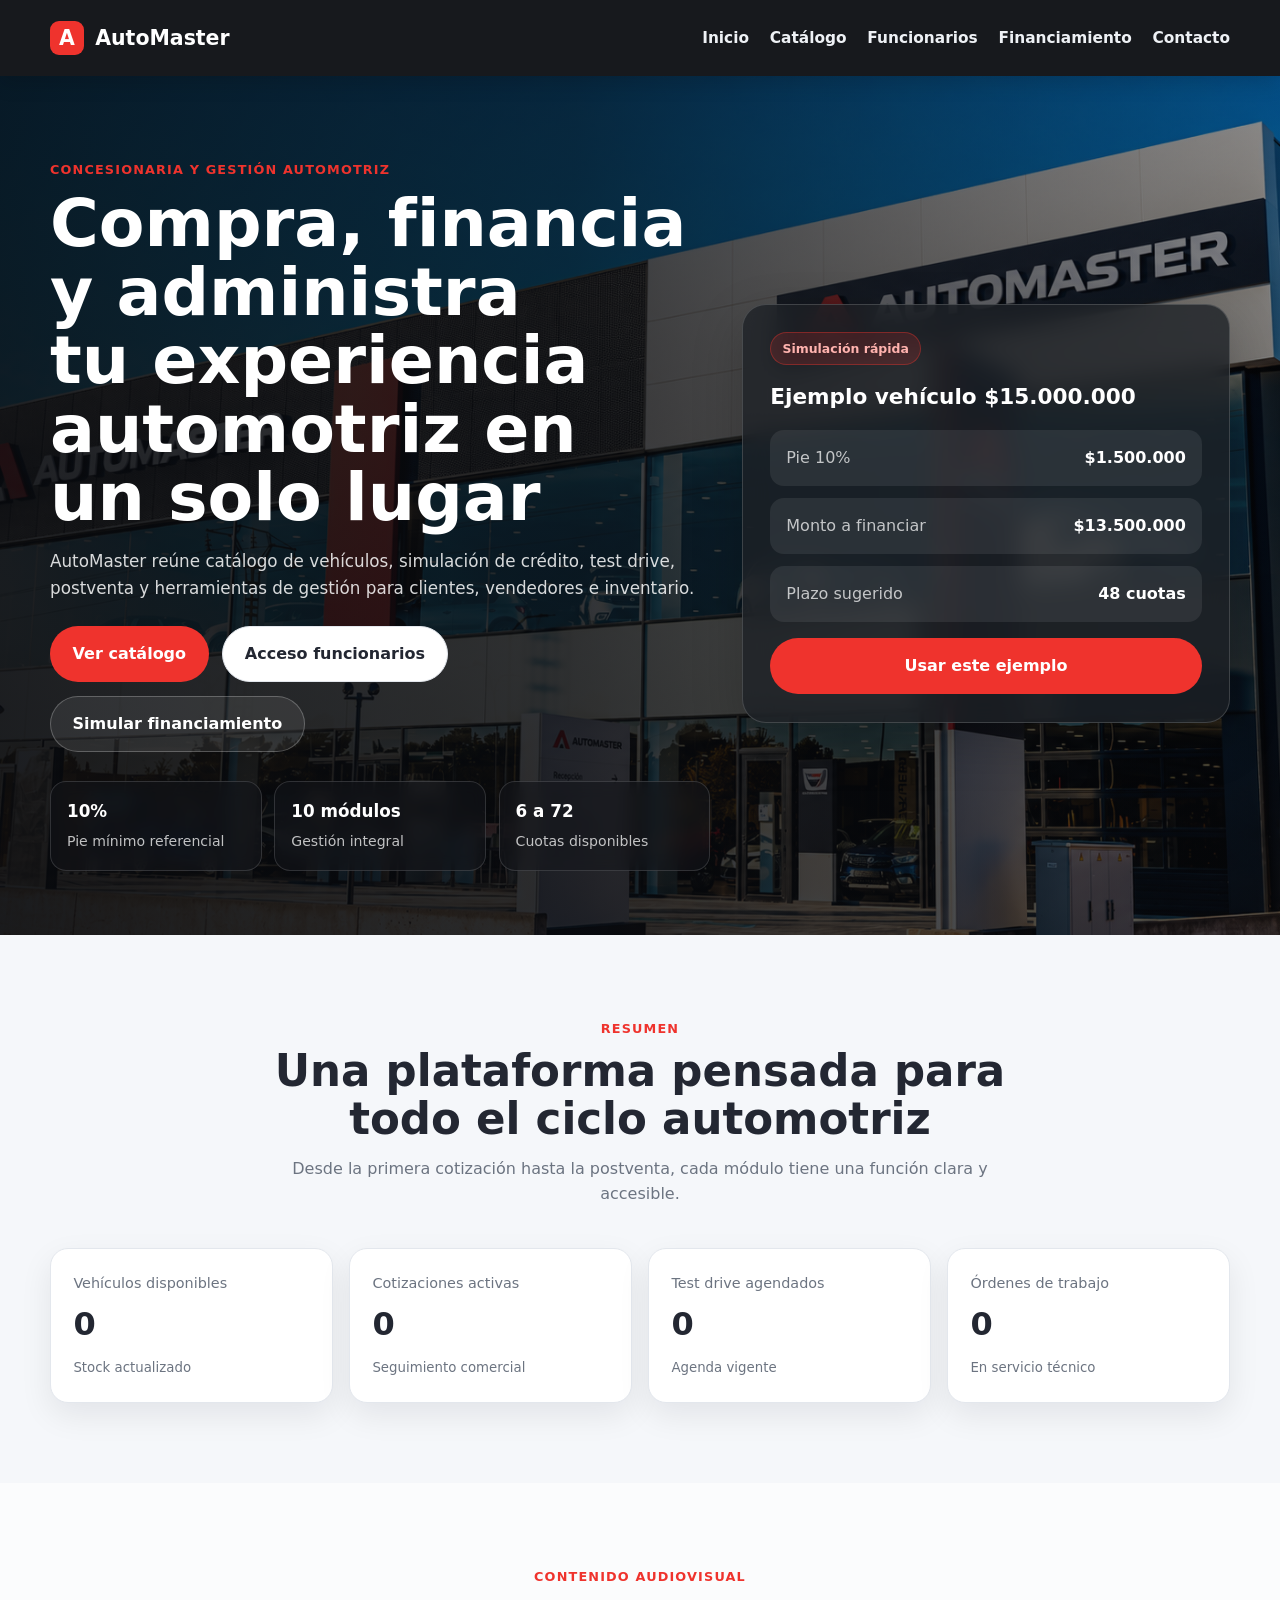
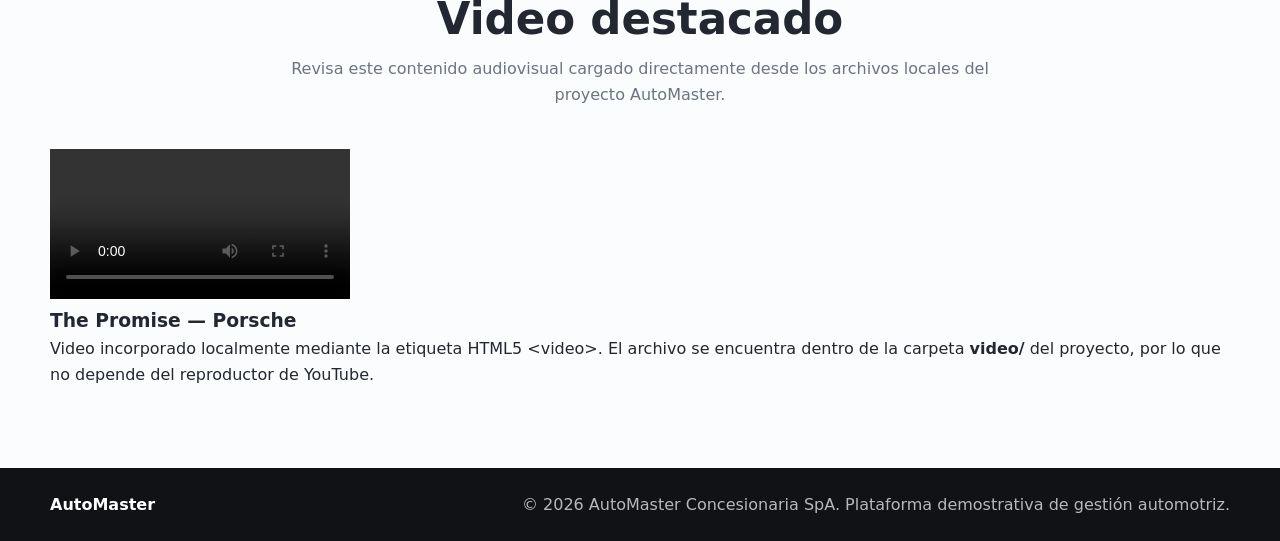
==== commit f9897085: "Separacion de Archivos HTML" ====
--- a/index.html
+++ b/index.html
@@ -3,513 +3,151 @@
 <head>
     <meta charset="UTF-8">
     <meta name="viewport" content="width=device-width, initial-scale=1.0">
-    <title>AutoMaster | Concesionaria y Gestión Automotriz</title>
+    <title>Inicio | AutoMaster</title>
     <link rel="preconnect" href="https://fonts.googleapis.com">
     <link rel="preconnect" href="https://fonts.gstatic.com" crossorigin>
     <link href="https://fonts.googleapis.com/css2?family=Inter:wght@400;500;600;700;800&display=swap" rel="stylesheet">
     <link rel="stylesheet" href="style.css">
 </head>
 <body>
-    <header class="site-header">
-        <div class="container header-inner">
-            <a href="#inicio" class="logo" aria-label="AutoMaster inicio">
-                <span class="logo-mark">A</span>
-                <span>AutoMaster</span>
-            </a>
 
-            <button class="menu-toggle" id="menu-toggle" type="button" aria-label="Abrir menú" aria-expanded="false">☰</button>
+<header class="site-header">
+    <div class="container header-inner">
+        <a href="index.html" class="logo" aria-label="AutoMaster inicio">
+            <span class="logo-mark">A</span>
+            <span>AutoMaster</span>
+        </a>
 
-            <nav aria-label="Navegación principal" class="main-nav" id="main-nav">
-                <ul>
-                    <li><a href="#inicio">Inicio</a></li>
-                    <li><a href="#catalogo">Catálogo</a></li>
-                    <li id="nav-gestion" class="oculto"><a href="#gestion">Gestión interna</a></li>
-                    <li><button type="button" class="nav-login-btn" id="btn-login-funcionario">Acceso funcionarios</button></li>
-                    <li id="nav-usuario" class="nav-user oculto"><span id="usuario-funcionario"></span><button type="button" id="btn-logout-funcionario">Cerrar sesión</button></li>
-                    <li><a href="#financiamiento" class="js-abrir-financiamiento">Financiamiento</a></li>
-                    <li><a href="#contacto">Contacto</a></li>
-                </ul>
-            </nav>
-        </div>
-    </header>
+        <button class="menu-toggle" id="menu-toggle" type="button"
+                aria-label="Abrir menú" aria-expanded="false">☰</button>
 
-    <main>
-        <section id="inicio" class="hero">
-            <div class="hero-overlay"></div>
-            <div class="container hero-grid">
-                <div class="hero-copy">
-                    <span class="eyebrow">Concesionaria y gestión automotriz</span>
-                    <h1>Compra, financia y administra tu experiencia automotriz en un solo lugar</h1>
-                    <p>
+        <nav aria-label="Navegación principal" class="main-nav" id="main-nav">
+            <ul>
+                <li><a href="index.html" class="active-page" aria-current="page">Inicio</a></li>
+<li><a href="catalogo.html">Catálogo</a></li>
+<li><a href="funcionarios.html">Funcionarios</a></li>
+<li><a href="financiamiento.html">Financiamiento</a></li>
+<li><a href="contacto.html">Contacto</a></li>
+<li id="nav-usuario" class="nav-user oculto">
+    <span id="usuario-funcionario"></span>
+    <button type="button" id="btn-logout-funcionario">Cerrar sesión</button>
+</li>
+            </ul>
+        </nav>
+    </div>
+</header>
+
+
+<main>
+<section class="hero" id="inicio">
+<div class="hero-overlay"></div>
+<div class="container hero-grid">
+<div class="hero-copy">
+<span class="eyebrow">Concesionaria y gestión automotriz</span>
+<h1>Compra, financia y administra tu experiencia automotriz en un solo lugar</h1>
+<p>
                         AutoMaster reúne catálogo de vehículos, simulación de crédito, test drive, postventa y herramientas de gestión para clientes, vendedores e inventario.
                     </p>
-                    <div class="hero-actions">
-                        <a href="#catalogo" class="btn btn-primary">Ver catálogo</a>
-                        <button type="button" class="btn btn-secondary" id="hero-login-funcionario">Acceso funcionarios</button>
-                        <a href="#financiamiento" class="btn btn-ghost js-abrir-financiamiento">Simular financiamiento</a>
-                    </div>
-
-                    <div class="hero-highlights">
-                        <div class="mini-card">
-                            <strong>10%</strong>
-                            <span>Pie mínimo referencial</span>
-                        </div>
-                        <div class="mini-card">
-                            <strong>10 módulos</strong>
-                            <span>Gestión integral</span>
-                        </div>
-                        <div class="mini-card">
-                            <strong>6 a 72</strong>
-                            <span>Cuotas disponibles</span>
-                        </div>
-                    </div>
-                </div>
-
-                <div class="hero-panel">
-                    <div class="hero-panel-card">
-                        <span class="status-pill">Simulación rápida</span>
-                        <h2>Ejemplo vehículo $15.000.000</h2>
-                        <div class="quick-summary">
-                            <div><span>Pie 10%</span><strong>$1.500.000</strong></div>
-                            <div><span>Monto a financiar</span><strong>$13.500.000</strong></div>
-                            <div><span>Plazo sugerido</span><strong>48 cuotas</strong></div>
-                        </div>
-                        <button type="button" class="btn btn-primary btn-full js-ejemplo" data-valor="15000000" data-cuotas="48">Usar este ejemplo</button>
-                    </div>
-                </div>
-            </div>
-        </section>
-
-        <section class="section section-alt" aria-labelledby="resumen-title">
-            <div class="container">
-                <div class="section-heading">
-                    <span class="eyebrow">Resumen</span>
-                    <h2 id="resumen-title">Una plataforma pensada para todo el ciclo automotriz</h2>
-                    <p>Desde la primera cotización hasta la postventa, cada módulo tiene una función clara y accesible.</p>
-                </div>
-
-                <div class="stats-grid">
-                    <article class="stat-card"><span>Vehículos disponibles</span><strong id="stat-disponibles">0</strong><small>Stock actualizado</small></article>
-                    <article class="stat-card"><span>Cotizaciones activas</span><strong id="stat-cotizaciones">0</strong><small>Seguimiento comercial</small></article>
-                    <article class="stat-card"><span>Test drive agendados</span><strong id="stat-testdrive">0</strong><small>Agenda vigente</small></article>
-                    <article class="stat-card"><span>Órdenes de trabajo</span><strong id="stat-ot">0</strong><small>En servicio técnico</small></article>
-                </div>
-            </div>
-        </section>
-
-        <section id="catalogo" class="section">
-            <div class="container">
-                <div class="section-heading">
-                    <span class="eyebrow">Catálogo</span>
-                    <h2>Vehículos y motos disponibles</h2>
-                    <p>Explora nuestro catálogo, filtra por categoría y envía cualquier modelo directamente al simulador de financiamiento.</p>
-                </div>
-
-                <div class="catalog-toolbar" aria-label="Filtros del catálogo">
-                    <div class="catalog-filters" role="group" aria-label="Filtrar por categoría">
-                        <button type="button" class="catalog-filter active" data-filter="todos">Todos</button>
-                        <button type="button" class="catalog-filter" data-filter="auto">Autos</button>
-                        <button type="button" class="catalog-filter" data-filter="suv">SUV y camionetas</button>
-                        <button type="button" class="catalog-filter" data-filter="moto">Motos</button>
-                    </div>
-                    <label class="catalog-search">
-                        <span>Buscar modelo</span>
-                        <input type="search" id="catalog-search" placeholder="Ej. SUV, Sport, moto..." autocomplete="off">
-                    </label>
-                </div>
-
-                <p id="catalog-empty" class="catalog-empty oculto">No encontramos modelos con ese filtro.</p>
-
-                <div class="catalog-grid" id="catalog-grid">
-                    <article class="vehicle-card" data-category="suv" data-name="AutoMaster SUV X500">
-                        <img src="https://images.unsplash.com/photo-1553440569-bcc63803a83d?auto=format&fit=crop&w=900&q=80" alt="SUV AutoMaster X500 gris">
-                        <div class="vehicle-content">
-                            <div class="vehicle-topline"><span class="vehicle-tag">SUV</span><span>Stock: 5</span></div>
-                            <h3>AutoMaster SUV X500</h3>
-                            <ul>
-                                <li><strong>Motor:</strong> 2.0 Turbo</li>
-                                <li><strong>Transmisión:</strong> Automática</li>
-                                <li><strong>Precio:</strong> $18.990.000</li>
-                            </ul>
-                            <div class="vehicle-actions">
-                                <button type="button" class="btn btn-primary js-simular-modelo" data-valor="18990000">Simular este vehículo</button>
-                                <a href="#contacto" class="btn btn-secondary">Solicitar cotización</a>
-                            </div>
-                        </div>
-                    </article>
-
-                    <article class="vehicle-card" data-category="auto" data-name="AutoMaster Sedan Exec">
-                        <img src="https://images.unsplash.com/photo-1503376780353-7e6692767b70?auto=format&fit=crop&w=900&q=80" alt="Sedán AutoMaster Exec">
-                        <div class="vehicle-content">
-                            <div class="vehicle-topline"><span class="vehicle-tag">Sedán</span><span>Stock: 8</span></div>
-                            <h3>AutoMaster Sedan Exec</h3>
-                            <ul>
-                                <li><strong>Motor:</strong> 1.6 Híbrido</li>
-                                <li><strong>Eficiencia:</strong> 22 km/L</li>
-                                <li><strong>Precio:</strong> $14.490.000</li>
-                            </ul>
-                            <div class="vehicle-actions">
-                                <button type="button" class="btn btn-primary js-simular-modelo" data-valor="14490000">Simular este vehículo</button>
-                                <a href="#contacto" class="btn btn-secondary">Solicitar cotización</a>
-                            </div>
-                        </div>
-                    </article>
-
-                    <article class="vehicle-card" data-category="auto" data-name="AutoMaster City C200">
-                        <img src="https://images.unsplash.com/photo-1494976388531-d1058494cdd8?auto=format&fit=crop&w=900&q=80" alt="Hatchback AutoMaster City C200">
-                        <div class="vehicle-content">
-                            <div class="vehicle-topline"><span class="vehicle-tag">Hatchback</span><span>Stock: 11</span></div>
-                            <h3>AutoMaster City C200</h3>
-                            <ul>
-                                <li><strong>Motor:</strong> 1.4 Bencina</li>
-                                <li><strong>Transmisión:</strong> Mecánica</li>
-                                <li><strong>Precio:</strong> $10.990.000</li>
-                            </ul>
-                            <div class="vehicle-actions">
-                                <button type="button" class="btn btn-primary js-simular-modelo" data-valor="10990000">Simular este vehículo</button>
-                                <a href="#contacto" class="btn btn-secondary">Solicitar cotización</a>
-                            </div>
-                        </div>
-                    </article>
-
-                    <article class="vehicle-card" data-category="suv" data-name="AutoMaster PickUp T900">
-                        <img src="https://images.unsplash.com/photo-1533473359331-0135ef1b58bf?auto=format&fit=crop&w=900&q=80" alt="Camioneta AutoMaster PickUp T900">
-                        <div class="vehicle-content">
-                            <div class="vehicle-topline"><span class="vehicle-tag">Camioneta</span><span>Stock: 4</span></div>
-                            <h3>AutoMaster PickUp T900</h3>
-                            <ul>
-                                <li><strong>Motor:</strong> 2.4 Turbo Diésel</li>
-                                <li><strong>Tracción:</strong> 4x4</li>
-                                <li><strong>Precio:</strong> $24.990.000</li>
-                            </ul>
-                            <div class="vehicle-actions">
-                                <button type="button" class="btn btn-primary js-simular-modelo" data-valor="24990000">Simular este vehículo</button>
-                                <a href="#contacto" class="btn btn-secondary">Solicitar cotización</a>
-                            </div>
-                        </div>
-                    </article>
-
-                    <article class="vehicle-card" data-category="suv" data-name="AutoMaster Cross H700">
-                        <img src="https://images.unsplash.com/photo-1549317661-bd32c8ce0db2?auto=format&fit=crop&w=900&q=80" alt="Crossover AutoMaster Cross H700">
-                        <div class="vehicle-content">
-                            <div class="vehicle-topline"><span class="vehicle-tag">Crossover</span><span>Stock: 6</span></div>
-                            <h3>AutoMaster Cross H700</h3>
-                            <ul>
-                                <li><strong>Motor:</strong> 1.5 Turbo</li>
-                                <li><strong>Transmisión:</strong> Automática CVT</li>
-                                <li><strong>Precio:</strong> $16.790.000</li>
-                            </ul>
-                            <div class="vehicle-actions">
-                                <button type="button" class="btn btn-primary js-simular-modelo" data-valor="16790000">Simular este vehículo</button>
-                                <a href="#contacto" class="btn btn-secondary">Solicitar cotización</a>
-                            </div>
-                        </div>
-                    </article>
-
-                    <article class="vehicle-card" data-category="auto" data-name="AutoMaster Sport R8">
-                        <img src="https://images.unsplash.com/photo-1504215680853-026ed2a45def?auto=format&fit=crop&w=900&q=80" alt="Coupé deportivo AutoMaster Sport R8">
-                        <div class="vehicle-content">
-                            <div class="vehicle-topline"><span class="vehicle-tag">Coupé</span><span>Stock: 2</span></div>
-                            <h3>AutoMaster Sport R8</h3>
-                            <ul>
-                                <li><strong>Motor:</strong> 2.0 Turbo</li>
-                                <li><strong>Transmisión:</strong> Automática deportiva</li>
-                                <li><strong>Precio:</strong> $29.990.000</li>
-                            </ul>
-                            <div class="vehicle-actions">
-                                <button type="button" class="btn btn-primary js-simular-modelo" data-valor="29990000">Simular este vehículo</button>
-                                <a href="#contacto" class="btn btn-secondary">Solicitar cotización</a>
-                            </div>
-                        </div>
-                    </article>
-
-                    <article class="vehicle-card" data-category="moto" data-name="AutoMaster Moto Street 250">
-                        <img src="https://images.unsplash.com/photo-1558981806-ec527fa84c39?auto=format&fit=crop&w=900&q=80" alt="Moto urbana AutoMaster Street 250">
-                        <div class="vehicle-content">
-                            <div class="vehicle-topline"><span class="vehicle-tag moto-tag">Moto urbana</span><span>Stock: 9</span></div>
-                            <h3>AutoMaster Moto Street 250</h3>
-                            <ul>
-                                <li><strong>Motor:</strong> 250 cc</li>
-                                <li><strong>Tipo:</strong> Urbana / Naked</li>
-                                <li><strong>Precio:</strong> $3.490.000</li>
-                            </ul>
-                            <div class="vehicle-actions">
-                                <button type="button" class="btn btn-primary js-simular-modelo" data-valor="3490000">Simular esta moto</button>
-                                <a href="#contacto" class="btn btn-secondary">Solicitar cotización</a>
-                            </div>
-                        </div>
-                    </article>
-
-                    <article class="vehicle-card" data-category="moto" data-name="AutoMaster Moto Adventure 500">
-                        <img src="https://images.unsplash.com/photo-1568772585407-9361f9bf3a87?auto=format&fit=crop&w=900&q=80" alt="Moto adventure AutoMaster 500">
-                        <div class="vehicle-content">
-                            <div class="vehicle-topline"><span class="vehicle-tag moto-tag">Adventure</span><span>Stock: 5</span></div>
-                            <h3>AutoMaster Moto Adventure 500</h3>
-                            <ul>
-                                <li><strong>Motor:</strong> 500 cc</li>
-                                <li><strong>Tipo:</strong> Adventure / Touring</li>
-                                <li><strong>Precio:</strong> $5.990.000</li>
-                            </ul>
-                            <div class="vehicle-actions">
-                                <button type="button" class="btn btn-primary js-simular-modelo" data-valor="5990000">Simular esta moto</button>
-                                <a href="#contacto" class="btn btn-secondary">Solicitar cotización</a>
-                            </div>
-                        </div>
-                    </article>
-
-                    <article class="vehicle-card" data-category="moto" data-name="AutoMaster Moto Sport 600">
-                        <img src="https://images.unsplash.com/photo-1558981403-c5f9899a28bc?auto=format&fit=crop&w=900&q=80" alt="Moto deportiva AutoMaster Sport 600">
-                        <div class="vehicle-content">
-                            <div class="vehicle-topline"><span class="vehicle-tag moto-tag">Deportiva</span><span>Stock: 3</span></div>
-                            <h3>AutoMaster Moto Sport 600</h3>
-                            <ul>
-                                <li><strong>Motor:</strong> 600 cc</li>
-                                <li><strong>Tipo:</strong> Deportiva</li>
-                                <li><strong>Precio:</strong> $7.890.000</li>
-                            </ul>
-                            <div class="vehicle-actions">
-                                <button type="button" class="btn btn-primary js-simular-modelo" data-valor="7890000">Simular esta moto</button>
-                                <a href="#contacto" class="btn btn-secondary">Solicitar cotización</a>
-                            </div>
-                        </div>
-                    </article>
-
-                    <article class="vehicle-card" data-category="moto" data-name="AutoMaster Moto Cruiser 800">
-                        <img src="https://images.unsplash.com/photo-1525160354320-d8e92641c563?auto=format&fit=crop&w=900&q=80" alt="Moto cruiser AutoMaster 800">
-                        <div class="vehicle-content">
-                            <div class="vehicle-topline"><span class="vehicle-tag moto-tag">Cruiser</span><span>Stock: 2</span></div>
-                            <h3>AutoMaster Moto Cruiser 800</h3>
-                            <ul>
-                                <li><strong>Motor:</strong> 800 cc</li>
-                                <li><strong>Tipo:</strong> Cruiser</li>
-                                <li><strong>Precio:</strong> $9.490.000</li>
-                            </ul>
-                            <div class="vehicle-actions">
-                                <button type="button" class="btn btn-primary js-simular-modelo" data-valor="9490000">Simular esta moto</button>
-                                <a href="#contacto" class="btn btn-secondary">Solicitar cotización</a>
-                            </div>
-                        </div>
-                    </article>
-                </div>
-            </div>
-        </section>
-
-        <section id="gestion" class="section management-section employee-only oculto" aria-hidden="true">
-            <div class="container">
-                <div class="section-heading">
-                    <span class="eyebrow">Centro de gestión</span>
-                    <h2>Todos los módulos de AutoMaster</h2>
-                    <p>Selecciona un módulo para ver sus funciones, indicadores y acciones principales.</p>
-                </div>
-
-                <div class="management-toolbar">
-                    <div class="session-summary">
-                        <span>Rol activo</span>
-                        <strong id="role-label">Sin sesión</strong>
-                    </div>
-                    <div class="management-actions">
-                        <button type="button" class="btn btn-secondary btn-compact" id="btn-notificaciones">Notificaciones <span id="notification-count">0</span></button>
-                        <button type="button" class="btn btn-secondary btn-compact admin-only" id="btn-exportar-respaldo">Exportar respaldo</button>
-                        <button type="button" class="btn btn-secondary btn-compact admin-only" id="btn-importar-respaldo">Restaurar respaldo</button>
-                        <button type="button" class="btn btn-secondary btn-compact admin-only" id="btn-reset-demo">Restablecer demo</button>
-                        <input type="file" id="backup-file" accept="application/json" class="oculto">
-                    </div>
-                </div>
-
-                <div class="module-layout">
-                    <aside class="module-menu" aria-label="Módulos de gestión">
-                        <button class="module-button active" type="button" data-module="clientes"><span>👤</span><div><strong>Clientes</strong><small>Historial y cotizaciones</small></div></button>
-                        <button class="module-button" type="button" data-module="vendedores"><span>🧑‍💼</span><div><strong>Vendedores</strong><small>CRM, metas y comisiones</small></div></button>
-                        <button class="module-button" type="button" data-module="stock"><span>🚘</span><div><strong>Stock e Inventario</strong><small>VIN y disponibilidad</small></div></button>
-                        <button class="module-button" type="button" data-module="repuestos"><span>🔧</span><div><strong>Repuestos</strong><small>Piezas e insumos</small></div></button>
-                        <button class="module-button" type="button" data-module="finanzas"><span>💳</span><div><strong>Financiamiento</strong><small>Crédito y solicitudes</small></div></button>
-                        <button class="module-button" type="button" data-module="testdrive"><span>🛣️</span><div><strong>Test Drive</strong><small>Agenda y demostración</small></div></button>
-                        <button class="module-button" type="button" data-module="documentos"><span>📄</span><div><strong>Documentos</strong><small>Contratos y archivos</small></div></button>
-                        <button class="module-button" type="button" data-module="garantias"><span>🛡️</span><div><strong>Garantías</strong><small>Pólizas y reclamos</small></div></button>
-                        <button class="module-button" type="button" data-module="modelos"><span>🧾</span><div><strong>Modelos y Catálogo</strong><small>Versiones y precios</small></div></button>
-                        <button class="module-button" type="button" data-module="postventa"><span>🛠️</span><div><strong>Postventa</strong><small>OT y mantenciones</small></div></button>
-                    </aside>
-
-                    <div class="module-panel" id="module-panel" aria-live="polite"></div>
-                </div>
-            </div>
-        </section>
-
-        <section id="financiamiento" class="section financing-section oculto" aria-hidden="true">
-            <div class="container">
-                <div class="financing-header">
-                    <div>
-                        <span class="eyebrow">Financiamiento</span>
-                        <h2>Simula tu crédito automotriz</h2>
-                        <p>El pie se calcula automáticamente como el 10% del valor del vehículo. Puedes sumar seguros opcionales si el cliente lo desea.</p>
-                    </div>
-                    <button type="button" class="close-financing" id="cerrar-simulador">Cerrar</button>
-                </div>
-
-                <div class="financing-layout">
-                    <form id="form-simulador" class="simulator-card" novalidate>
-                        <div class="step-block">
-                            <div class="step-number">1</div>
-                            <div class="step-body">
-                                <h3>Valor del vehículo</h3>
-                                <label for="valor-vehiculo">Precio total</label>
-                                <div class="money-input"><span>$</span><input type="number" id="valor-vehiculo" min="1000000" step="100000" placeholder="Ej. 15000000" required></div>
-                                <div class="inline-summary">
-                                    <div><span>Pie obligatorio (10%)</span><strong id="monto-pie">$0</strong></div>
-                                    <div><span>Monto a financiar (90%)</span><strong id="monto-financiar-preview">$0</strong></div>
-                                </div>
-                            </div>
-                        </div>
-
-                        <div class="step-block">
-                            <div class="step-number">2</div>
-                            <div class="step-body">
-                                <h3>Plazo del crédito</h3>
-                                <label for="plazo-cuotas">Cantidad de cuotas</label>
-                                <select id="plazo-cuotas"></select>
-                                <p class="help-text">Puedes elegir desde 6 hasta 72 cuotas.</p>
-                                <div class="finance-inline-fields">
-                                    <div class="fixed-finance-field">
-                                        <span>Tasa mensual referencial</span>
-                                        <strong>2,79%</strong>
-                                        <small>Valor fijo definido por AutoMaster</small>
-                                    </div>
-                                    <div class="fixed-finance-field">
-                                        <span>Valor Futuro Garantizado (VFG)</span>
-                                        <strong>20%</strong>
-                                        <small>Valor fijo definido por AutoMaster</small>
-                                    </div>
-                                </div>
-                            </div>
-                        </div>
-
-                        <div class="step-block">
-                            <div class="step-number">3</div>
-                            <div class="step-body">
-                                <h3>Seguros asociados</h3>
-                                <label class="insurance-option" for="seguro-desgravamen">
-                                    <input type="checkbox" id="seguro-desgravamen">
-                                    <span><strong>Seguro de desgravamen</strong><small>Agrega 2,0% del monto financiado</small></span>
-                                </label>
-                                <label class="insurance-option" for="seguro-cesantia">
-                                    <input type="checkbox" id="seguro-cesantia">
-                                    <span><strong>Seguro de cesantía</strong><small>Agrega 2,0% del monto financiado</small></span>
-                                </label>
-                            </div>
-                        </div>
-
-                        <p id="error-simulador" class="error-message oculto"></p>
-                        <button type="submit" class="btn btn-primary btn-full">Simular crédito</button>
-                    </form>
-
-                    <aside class="result-panel">
-                        <div class="result-placeholder" id="resultado-placeholder">
-                            <div class="placeholder-icon">📊</div>
-                            <h3>Tu resultado aparecerá aquí</h3>
-                            <p>Completa los datos y presiona “Simular crédito”.</p>
-                        </div>
-
-                        <div id="tarjeta-resultado" class="result-card oculto" aria-live="polite">
-                            <span class="result-badge">Resultado</span>
-                            <h3 id="res-titulo-cuotas">Simulación</h3>
-                            <div class="result-row"><span>Código de simulación</span><strong id="res-codigo-simulacion">—</strong></div>
-                            <div class="result-row emphasis"><span>Valor del vehículo</span><strong id="res-valor-vehiculo">$0</strong></div>
-                            <div class="result-row"><span>Pie (10%)</span><strong id="res-pie">$0</strong></div>
-                            <div class="result-row emphasis"><span>Monto financiado</span><strong id="res-monto-solicitado">$0</strong></div>
-                            <hr>
-                            <div class="result-row"><span>Tasa mensual referencial</span><strong id="res-tasa-mensual">2,79%</strong></div>
-                            <div class="result-row"><span>Valor futuro garantizado</span><strong id="res-vfg">$0</strong></div>
-                            <div class="result-row"><span>Costo base con intereses</span><strong id="res-costo-base">$0</strong></div>
-                            <div class="result-row"><span>Seguro desgravamen</span><strong id="res-costo-desgravamen">$0</strong></div>
-                            <div class="result-row"><span>Seguro cesantía</span><strong id="res-costo-cesantia">$0</strong></div>
-                            <hr>
-                            <div class="result-row total-row"><span>Cuota mensual aproximada</span><strong id="res-cuota-mensual">$0</strong></div>
-                            <div class="result-row total-row secondary-total"><span>Costo total del crédito</span><strong id="res-costo-total">$0</strong></div>
-                            <p class="legal-note">Simulación referencial para fines demostrativos. No reemplaza una evaluación bancaria real.</p>
-                            <a href="#contacto" class="btn btn-secondary btn-full">Solicitar asesoría</a>
-                        </div>
-                    </aside>
-                </div>
-            </div>
-        </section>
-
-        <section id="contacto" class="section section-alt">
-            <div class="container">
-                <div class="contact-layout">
-                    <div class="contact-copy">
-                        <span class="eyebrow">Contacto</span>
-                        <h2>Atención comercial y agendamiento</h2>
-                        <p>Déjanos tus datos para cotizar, pedir financiamiento, agendar un test drive o solicitar ayuda de postventa.</p>
-                        <div class="contact-cards">
-                            <div><strong>Ventas</strong><span>Cotizaciones y modelos</span></div>
-                            <div><strong>Financiamiento</strong><span>Evaluación y simulación</span></div>
-                            <div><strong>Postventa</strong><span>Servicio y garantías</span></div>
-                        </div>
-                    </div>
-
-                    <form id="formulario-cliente" class="contact-form" novalidate>
-                        <div class="form-group"><label for="nombre">Nombre completo</label><input type="text" id="nombre" name="nombre" placeholder="Ej. Juan Pérez"><span class="field-error oculto" id="error-nombre"></span></div>
-                        <div class="form-group"><label for="email">Correo electrónico</label><input type="email" id="email" name="email" placeholder="ejemplo@correo.com"><span class="field-error oculto" id="error-email"></span></div>
-                        <div class="form-group"><label for="telefono">Teléfono de contacto</label><input type="tel" id="telefono" name="telefono" placeholder="Ej. +56 9 1234 5678"></div>
-                        <div class="form-group"><label for="tipo-solicitud">Motivo de solicitud</label><select id="tipo-solicitud" name="tipo-solicitud"><option value="cotizacion">Cotización de vehículo / financiamiento</option><option value="test-drive">Agendamiento de test drive</option><option value="postventa">Consulta de servicio técnico / postventa</option><option value="garantia">Consulta de garantía</option></select></div>
-                        <button type="submit" class="btn btn-primary btn-full">Validar y enviar solicitud</button>
-                        <p id="mensaje-exito" class="success-message oculto">¡Solicitud registrada con éxito! Un asesor comercial se comunicará contigo.</p>
-                    </form>
-                </div>
-            </div>
-        </section>
-    </main>
-
-    <div class="login-modal oculto" id="login-modal" role="dialog" aria-modal="true" aria-labelledby="login-title">
-        <div class="login-backdrop" data-close-login></div>
-        <div class="login-card">
-            <button type="button" class="login-close" id="cerrar-login" aria-label="Cerrar acceso">×</button>
-            <div class="login-logo"><span class="logo-mark">A</span><span>AutoMaster</span></div>
-            <span class="eyebrow">Área privada</span>
-            <h2 id="login-title">Acceso para funcionarios</h2>
-            <p class="login-description">Ingresa con tu correo corporativo <strong>@automaster.cl</strong>. El sistema aplica permisos por rol para mostrar solo los módulos autorizados.</p>
-            <div class="demo-login-hint"><strong>Demo:</strong> admin@automaster.cl / vendedor@automaster.cl / finanzas@automaster.cl / repuestos@automaster.cl / postventa@automaster.cl<br>Contraseña de demostración: <code>AutoMaster2026!</code></div>
-
-            <form id="form-login" novalidate>
-                <div class="form-group">
-                    <label for="login-email">Correo corporativo</label>
-                    <input type="email" id="login-email" autocomplete="username" placeholder="nombre@automaster.cl" required>
-                </div>
-                <div class="form-group">
-                    <label for="login-password">Contraseña</label>
-                    <input type="password" id="login-password" autocomplete="current-password" placeholder="Ingresa tu contraseña" required>
-                </div>
-                <p class="login-error oculto" id="login-error" role="alert"></p>
-                <button type="submit" class="btn btn-primary btn-full">Ingresar al sistema</button>
-            </form>
-
-            <p class="login-help">Acceso exclusivo para personal autorizado de AutoMaster.</p>
-        </div>
-    </div>
+<div class="hero-actions">
+<a class="btn btn-primary" href="catalogo.html">Ver catálogo</a>
+<a class="btn btn-secondary" href="funcionarios.html">Acceso funcionarios</a>
+<a class="btn btn-ghost js-abrir-financiamiento" href="financiamiento.html">Simular financiamiento</a>
+</div>
+<div class="hero-highlights">
+<div class="mini-card">
+<strong>10%</strong>
+<span>Pie mínimo referencial</span>
+</div>
+<div class="mini-card">
+<strong>10 módulos</strong>
+<span>Gestión integral</span>
+</div>
+<div class="mini-card">
+<strong>6 a 72</strong>
+<span>Cuotas disponibles</span>
+</div>
+</div>
+</div>
+<div class="hero-panel">
+<div class="hero-panel-card">
+<span class="status-pill">Simulación rápida</span>
+<h2>Ejemplo vehículo $15.000.000</h2>
+<div class="quick-summary">
+<div><span>Pie 10%</span><strong>$1.500.000</strong></div>
+<div><span>Monto a financiar</span><strong>$13.500.000</strong></div>
+<div><span>Plazo sugerido</span><strong>48 cuotas</strong></div>
+</div>
+<button class="btn btn-primary btn-full js-ejemplo" data-cuotas="48" data-valor="15000000" type="button">Usar este ejemplo</button>
+</div>
+</div>
+</div>
+</section>
+<section aria-labelledby="resumen-title" class="section section-alt">
+<div class="container">
+<div class="section-heading">
+<span class="eyebrow">Resumen</span>
+<h2 id="resumen-title">Una plataforma pensada para todo el ciclo automotriz</h2>
+<p>Desde la primera cotización hasta la postventa, cada módulo tiene una función clara y accesible.</p>
+</div>
+<div class="stats-grid">
+<article class="stat-card"><span>Vehículos disponibles</span><strong id="stat-disponibles">0</strong><small>Stock actualizado</small></article>
+<article class="stat-card"><span>Cotizaciones activas</span><strong id="stat-cotizaciones">0</strong><small>Seguimiento comercial</small></article>
+<article class="stat-card"><span>Test drive agendados</span><strong id="stat-testdrive">0</strong><small>Agenda vigente</small></article>
+<article class="stat-card"><span>Órdenes de trabajo</span><strong id="stat-ot">0</strong><small>En servicio técnico</small></article>
+</div>
+</div>
+</section>
+<section aria-labelledby="video-title" class="section video-section" id="video">
+<div class="container">
+<div class="section-heading">
+<span class="eyebrow">Contenido audiovisual</span>
+<h2 id="video-title">Video destacado</h2>
+<p>Revisa este contenido audiovisual cargado directamente desde los archivos locales del proyecto AutoMaster.</p>
+</div>
+<article class="video-card">
+<div class="video-responsive">
+<video controls playsinline preload="metadata" aria-label="Video Porsche The Promise">
+<source src="video/porsche-promise.mp4" type="video/mp4">
+Tu navegador no soporta la reproducción de video HTML5.
+<a href="video/porsche-promise.mp4">Abrir video</a>
+</video>
+</div>
+<div class="video-card-content">
+<h3>The Promise — Porsche</h3>
+<p>Video incorporado localmente mediante la etiqueta HTML5 &lt;video&gt;. El archivo se encuentra dentro de la carpeta <strong>video/</strong> del proyecto, por lo que no depende del reproductor de YouTube.</p>
+</div>
+</article>
+</div>
+</section>
+</main>
 
 
-    <div class="app-modal oculto" id="app-modal" role="dialog" aria-modal="true" aria-labelledby="app-modal-title">
-        <div class="app-modal-backdrop" data-close-app-modal></div>
-        <div class="app-modal-card">
-            <button type="button" class="app-modal-close" id="app-modal-close" aria-label="Cerrar">×</button>
-            <div class="app-modal-header">
-                <span class="eyebrow" id="app-modal-eyebrow">AutoMaster</span>
-                <h2 id="app-modal-title">Acción</h2>
-                <p id="app-modal-description"></p>
-            </div>
-            <div id="app-modal-content"></div>
-        </div>
-    </div>
+<div aria-labelledby="app-modal-title" aria-modal="true" class="app-modal oculto" id="app-modal" role="dialog">
+<div class="app-modal-backdrop" data-close-app-modal=""></div>
+<div class="app-modal-card">
+<button aria-label="Cerrar" class="app-modal-close" id="app-modal-close" type="button">×</button>
+<div class="app-modal-header">
+<span class="eyebrow" id="app-modal-eyebrow">AutoMaster</span>
+<h2 id="app-modal-title">Acción</h2>
+<p id="app-modal-description"></p>
+</div>
+<div id="app-modal-content"></div>
+</div>
+</div>
+<div aria-atomic="true" aria-live="polite" class="toast-container" id="toast-container"></div>
+<footer class="site-footer">
+<div class="container footer-inner">
+<strong>AutoMaster</strong>
+<p>© 2026 AutoMaster Concesionaria SpA. Plataforma demostrativa de gestión automotriz.</p>
+</div>
+</footer>
 
-    <div class="toast-container" id="toast-container" aria-live="polite" aria-atomic="true"></div>
-
-    <footer class="site-footer">
-        <div class="container footer-inner">
-            <strong>AutoMaster</strong>
-            <p>&copy; 2026 AutoMaster Concesionaria SpA. Plataforma demostrativa de gestión automotriz.</p>
-        </div>
-    </footer>
-
-    <script src="app.js"></script>
+<!-- JavaScript separado por funcionalidad -->
+<script src="js/comun.js"></script>
+<script src="js/funcionarios.js"></script>
+<script src="js/catalogo.js"></script>
+<script src="js/financiamiento.js"></script>
+<script src="js/contacto.js"></script>
+<script src="js/inicio.js"></script>
 </body>
 </html>
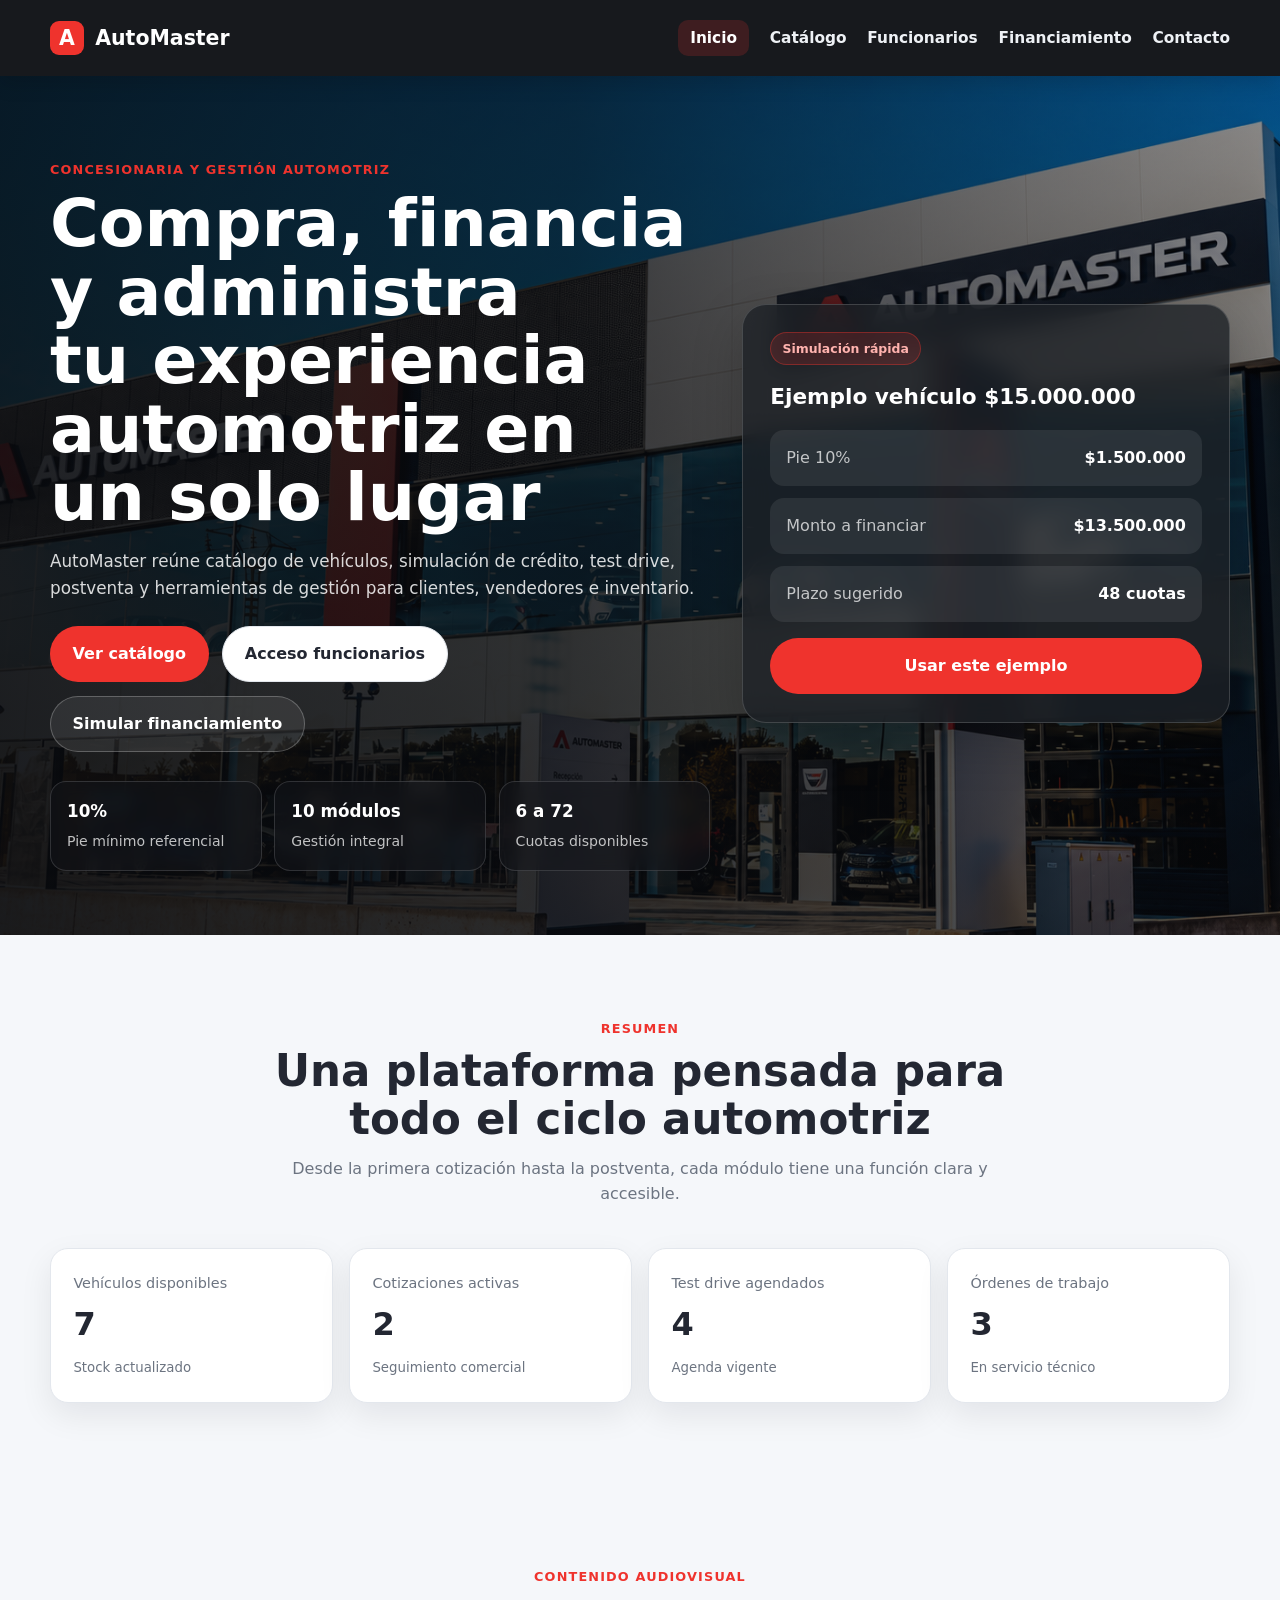
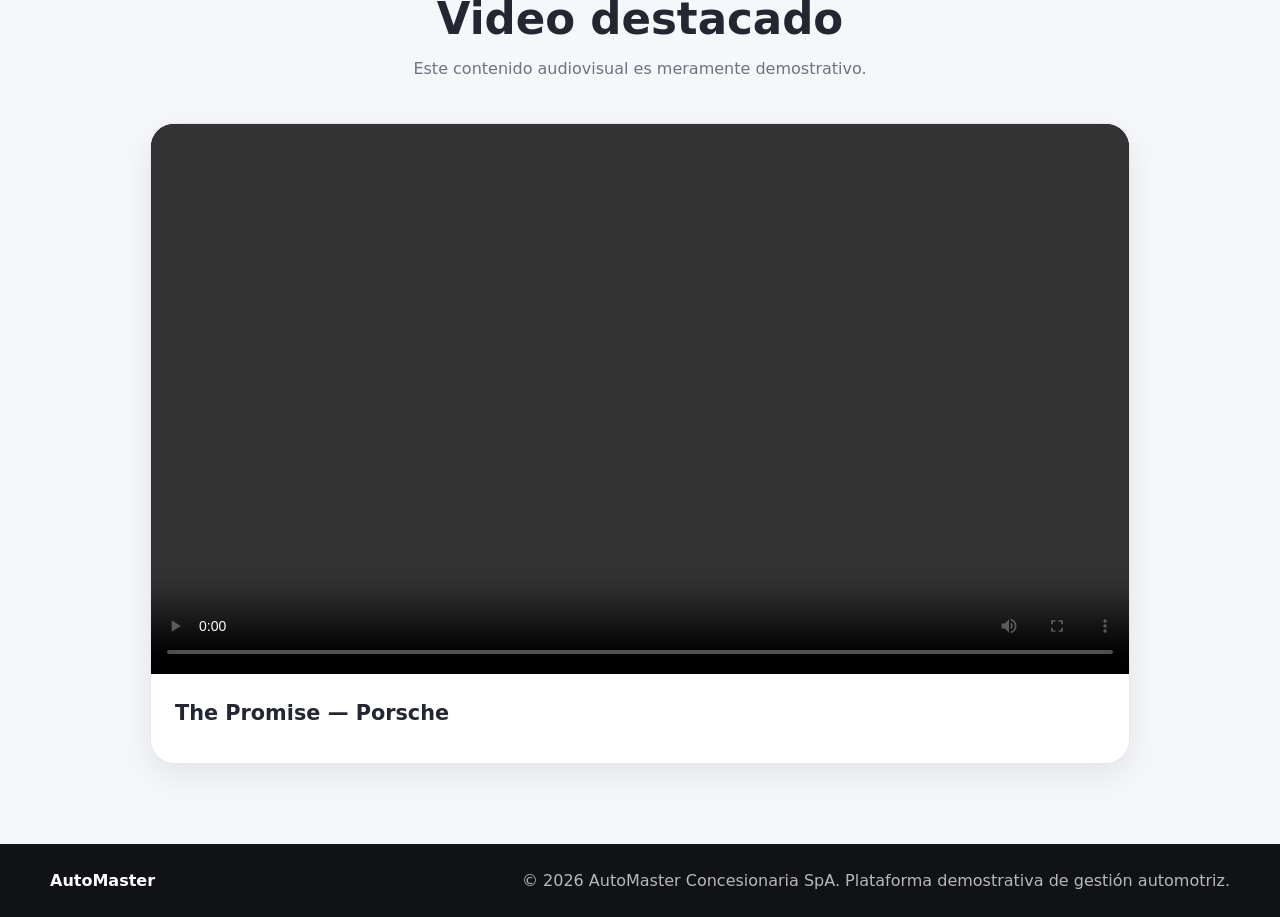
==== commit c009fe23: "actualización de  index.html corrección de algunos detalles de codigo" ====
--- a/index.html
+++ b/index.html
@@ -102,25 +102,22 @@
 <div class="section-heading">
 <span class="eyebrow">Contenido audiovisual</span>
 <h2 id="video-title">Video destacado</h2>
-<p>Revisa este contenido audiovisual cargado directamente desde los archivos locales del proyecto AutoMaster.</p>
+<p>Este contenido audiovisual es meramente demostrativo.</p>
 </div>
 <article class="video-card">
 <div class="video-responsive">
-<video controls playsinline preload="metadata" aria-label="Video Porsche The Promise">
+<video controls playsinline preload="metadata" aria-label="Porsche The Promise video promocional">
 <source src="video/porsche-promise.mp4" type="video/mp4">
-Tu navegador no soporta la reproducción de video HTML5.
 <a href="video/porsche-promise.mp4">Abrir video</a>
 </video>
 </div>
 <div class="video-card-content">
 <h3>The Promise — Porsche</h3>
-<p>Video incorporado localmente mediante la etiqueta HTML5 &lt;video&gt;. El archivo se encuentra dentro de la carpeta <strong>video/</strong> del proyecto, por lo que no depende del reproductor de YouTube.</p>
 </div>
 </article>
 </div>
 </section>
 </main>
-
 
 <div aria-labelledby="app-modal-title" aria-modal="true" class="app-modal oculto" id="app-modal" role="dialog">
 <div class="app-modal-backdrop" data-close-app-modal=""></div>
@@ -142,7 +139,6 @@
 </div>
 </footer>
 
-<!-- JavaScript separado por funcionalidad -->
 <script src="js/comun.js"></script>
 <script src="js/funcionarios.js"></script>
 <script src="js/catalogo.js"></script>
--- a/style.css
+++ b/style.css
@@ -442,9 +442,13 @@
     box-shadow: var(--shadow);
 }
 
-.vehicle-card img {
-    aspect-ratio: 16 / 10;
-    object-fit: cover;
+.vehicle-card img {
+    width: 100%;
+    aspect-ratio: 16 / 10;
+    object-fit: contain;
+    object-position: center;
+    background: #f4f5f7;
+    padding: 0.35rem;
 }
 
 .vehicle-content {
@@ -1746,3 +1750,101 @@
 @media (max-width: 620px) {
     .detail-grid { grid-template-columns: 1fr; }
 }
+
+/* ==========================================================================
+   VIDEO EMBEBIDO
+   ========================================================================== */
+.video-section {
+    background: var(--surface-soft);
+}
+
+.video-card {
+    max-width: 980px;
+    margin: 0 auto;
+    overflow: hidden;
+    background: var(--surface);
+    border: 1px solid var(--border);
+    border-radius: 24px;
+    box-shadow: var(--shadow);
+}
+
+.video-responsive {
+    width: 100%;
+    aspect-ratio: 16 / 9;
+    background: #000;
+}
+
+.video-responsive iframe,
+.video-responsive video {
+    display: block;
+    width: 100%;
+    height: 100%;
+    border: 0;
+    object-fit: contain;
+    background: #000;
+}
+
+.video-card-content {
+    padding: 1.4rem 1.5rem 1.6rem;
+}
+
+.video-card-content h3 {
+    margin-bottom: 0.45rem;
+    font-size: 1.3rem;
+}
+
+.video-card-content p {
+    color: var(--muted);
+}
+
+@media (max-width: 620px) {
+    .video-card {
+        border-radius: 16px;
+    }
+
+    .video-card-content {
+        padding: 1rem;
+    }
+}
+
+/* ==========================================================================
+   NAVEGACIÓN MULTIPÁGINA
+   ========================================================================== */
+.main-nav a.active-page,
+.main-nav a[aria-current="page"] {
+    color: #fff;
+    background: rgba(239, 51, 45, 0.18);
+    border-radius: 10px;
+    padding: 0.55rem 0.75rem;
+}
+
+.funcionario-intro {
+    padding-top: 7rem;
+    padding-bottom: 3rem;
+}
+
+.funcionario-intro .section-heading {
+    margin-bottom: 0;
+}
+
+.funcionario-login-actions {
+    justify-content: center;
+    margin-top: 1.5rem;
+    margin-bottom: 0;
+}
+
+/* En una página propia, Financiamiento siempre queda visible. */
+body .financing-section {
+    min-height: calc(100vh - 76px);
+}
+
+@media (max-width: 760px) {
+    .main-nav a.active-page,
+    .main-nav a[aria-current="page"] {
+        background: rgba(239, 51, 45, 0.16);
+    }
+
+    .funcionario-intro {
+        padding-top: 5rem;
+    }
+}
